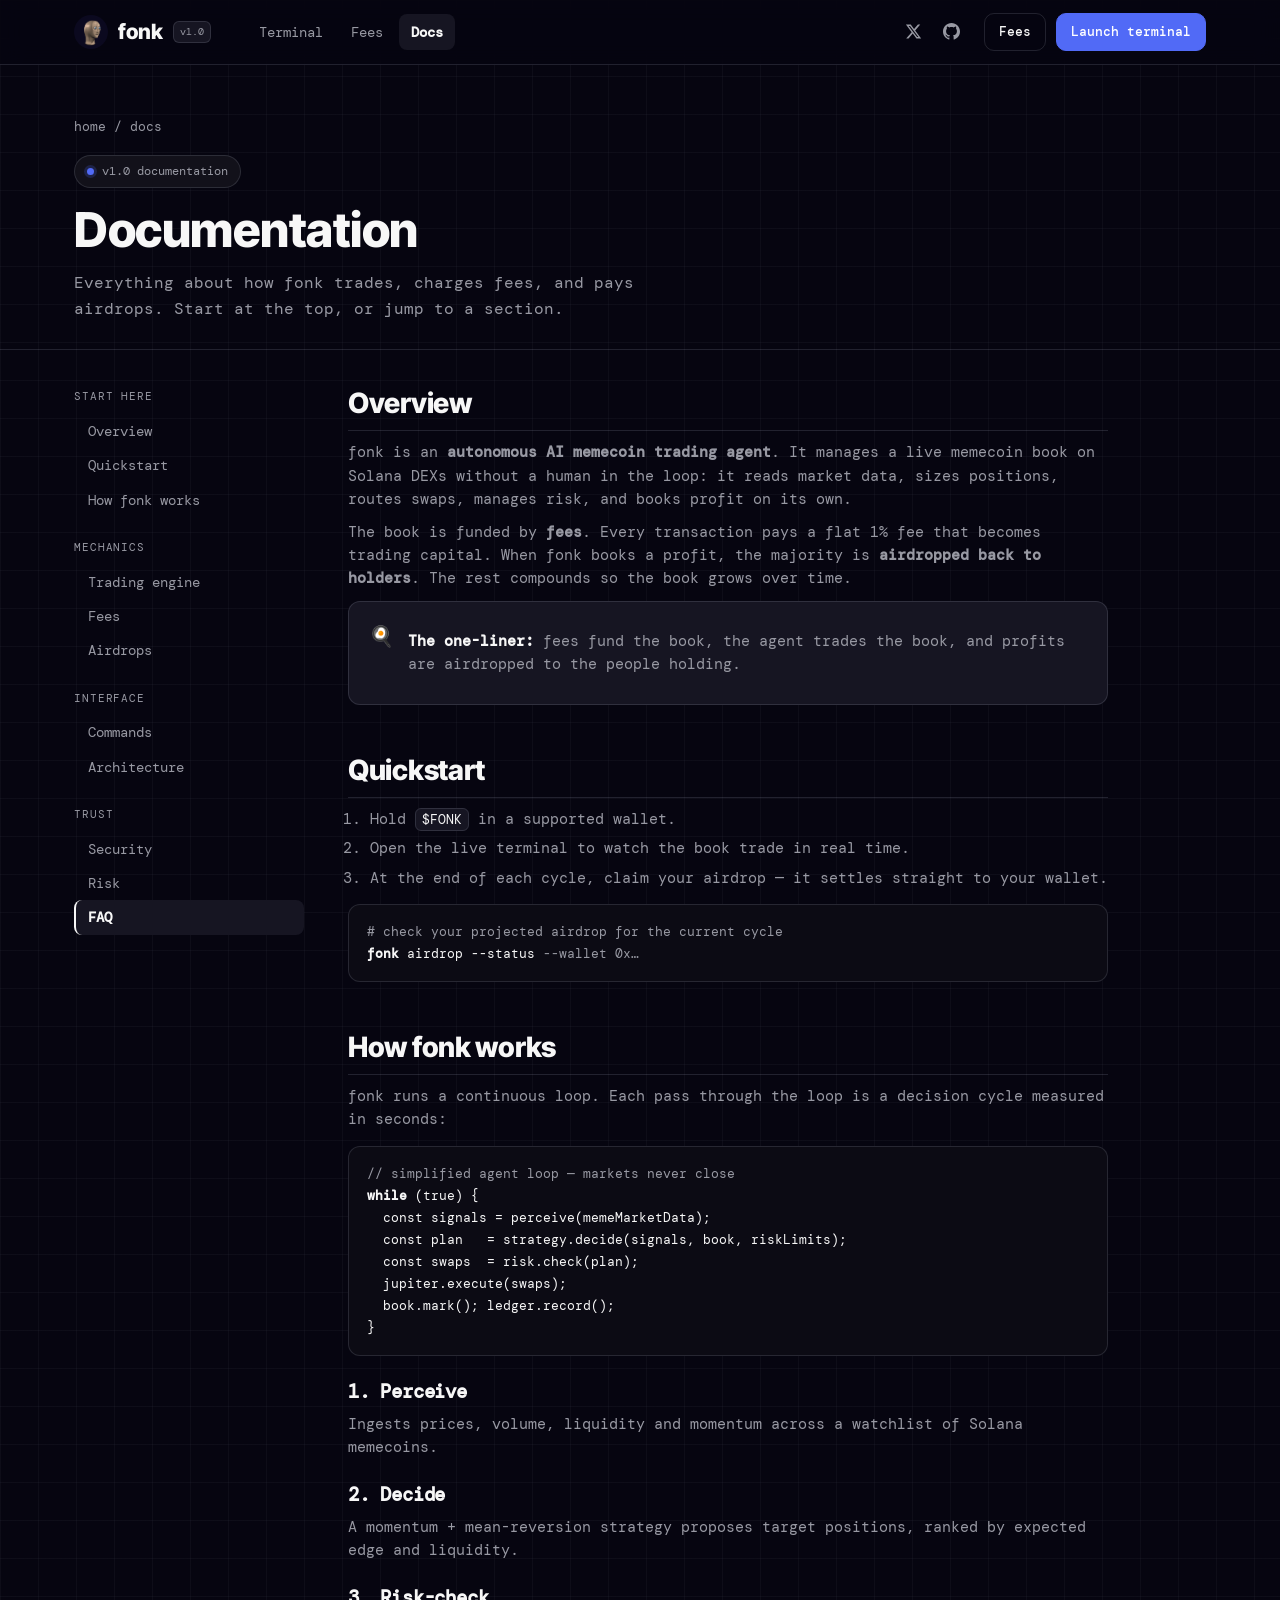
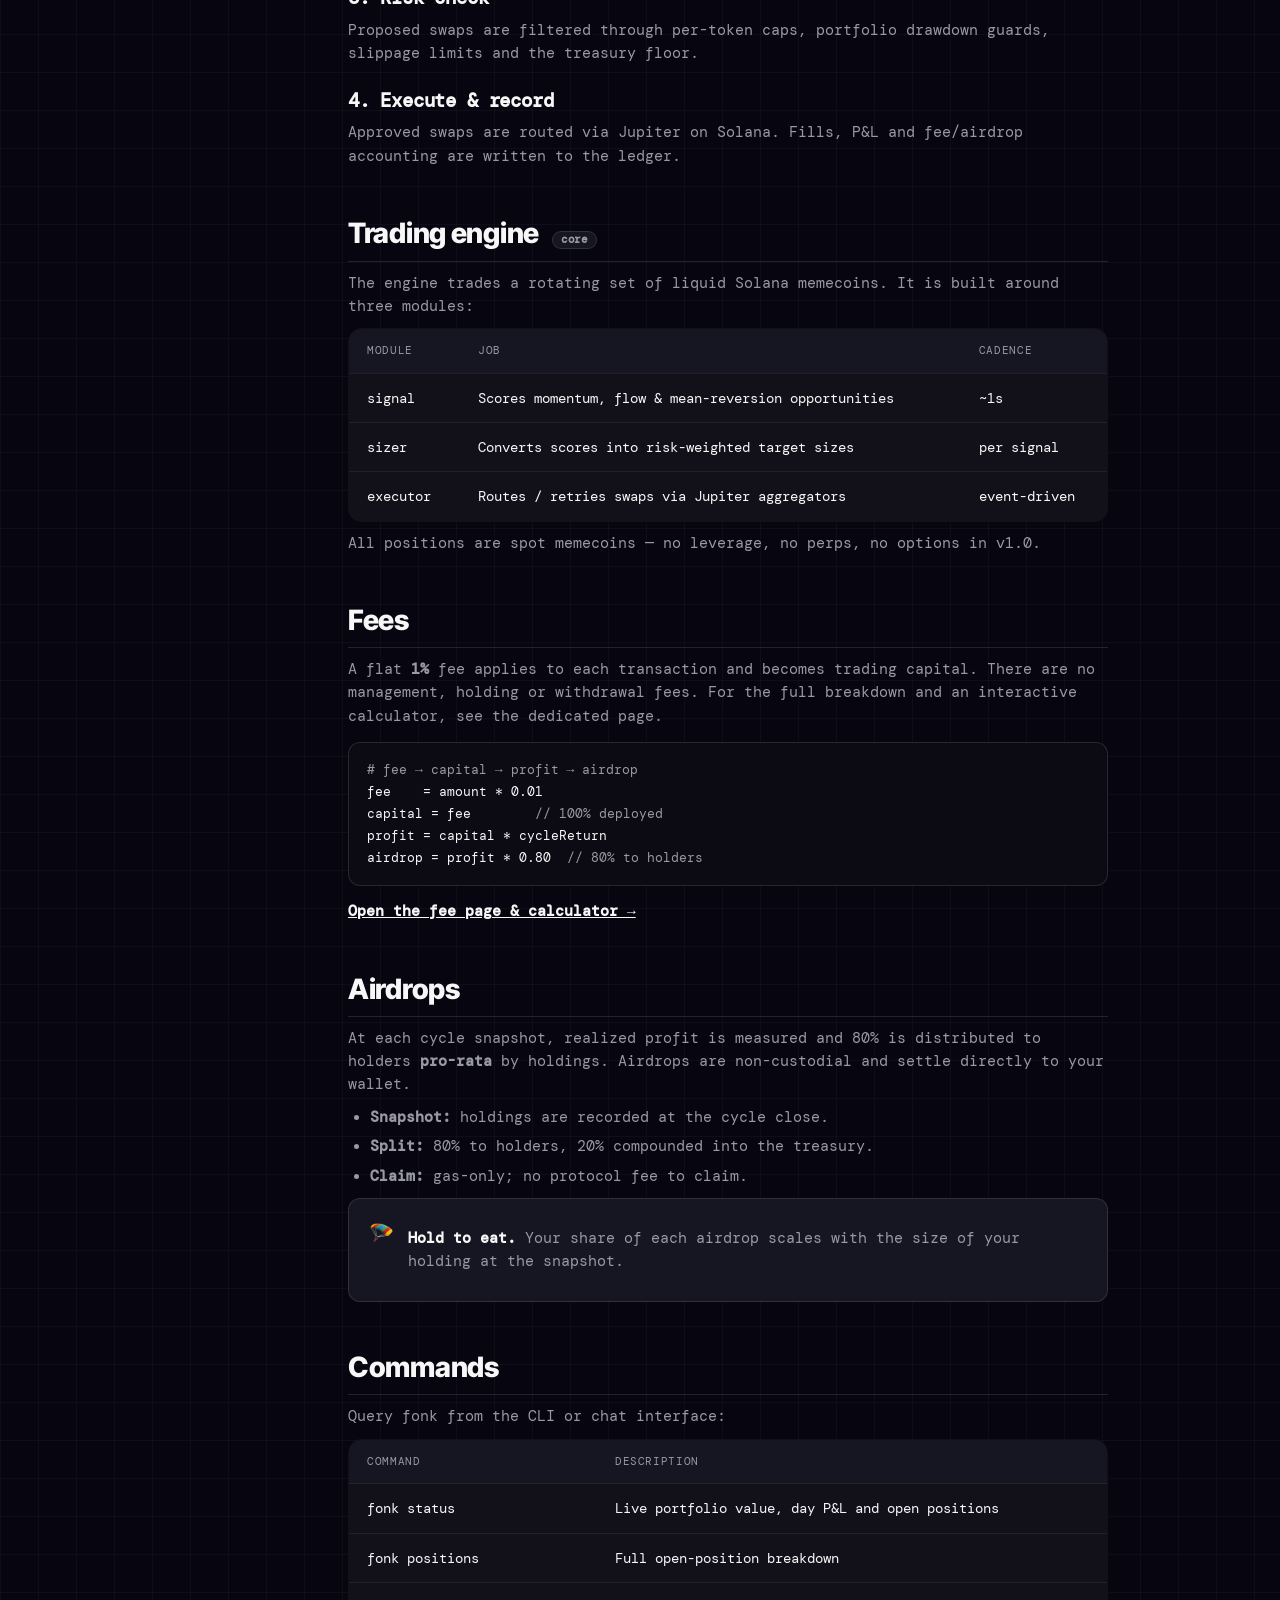
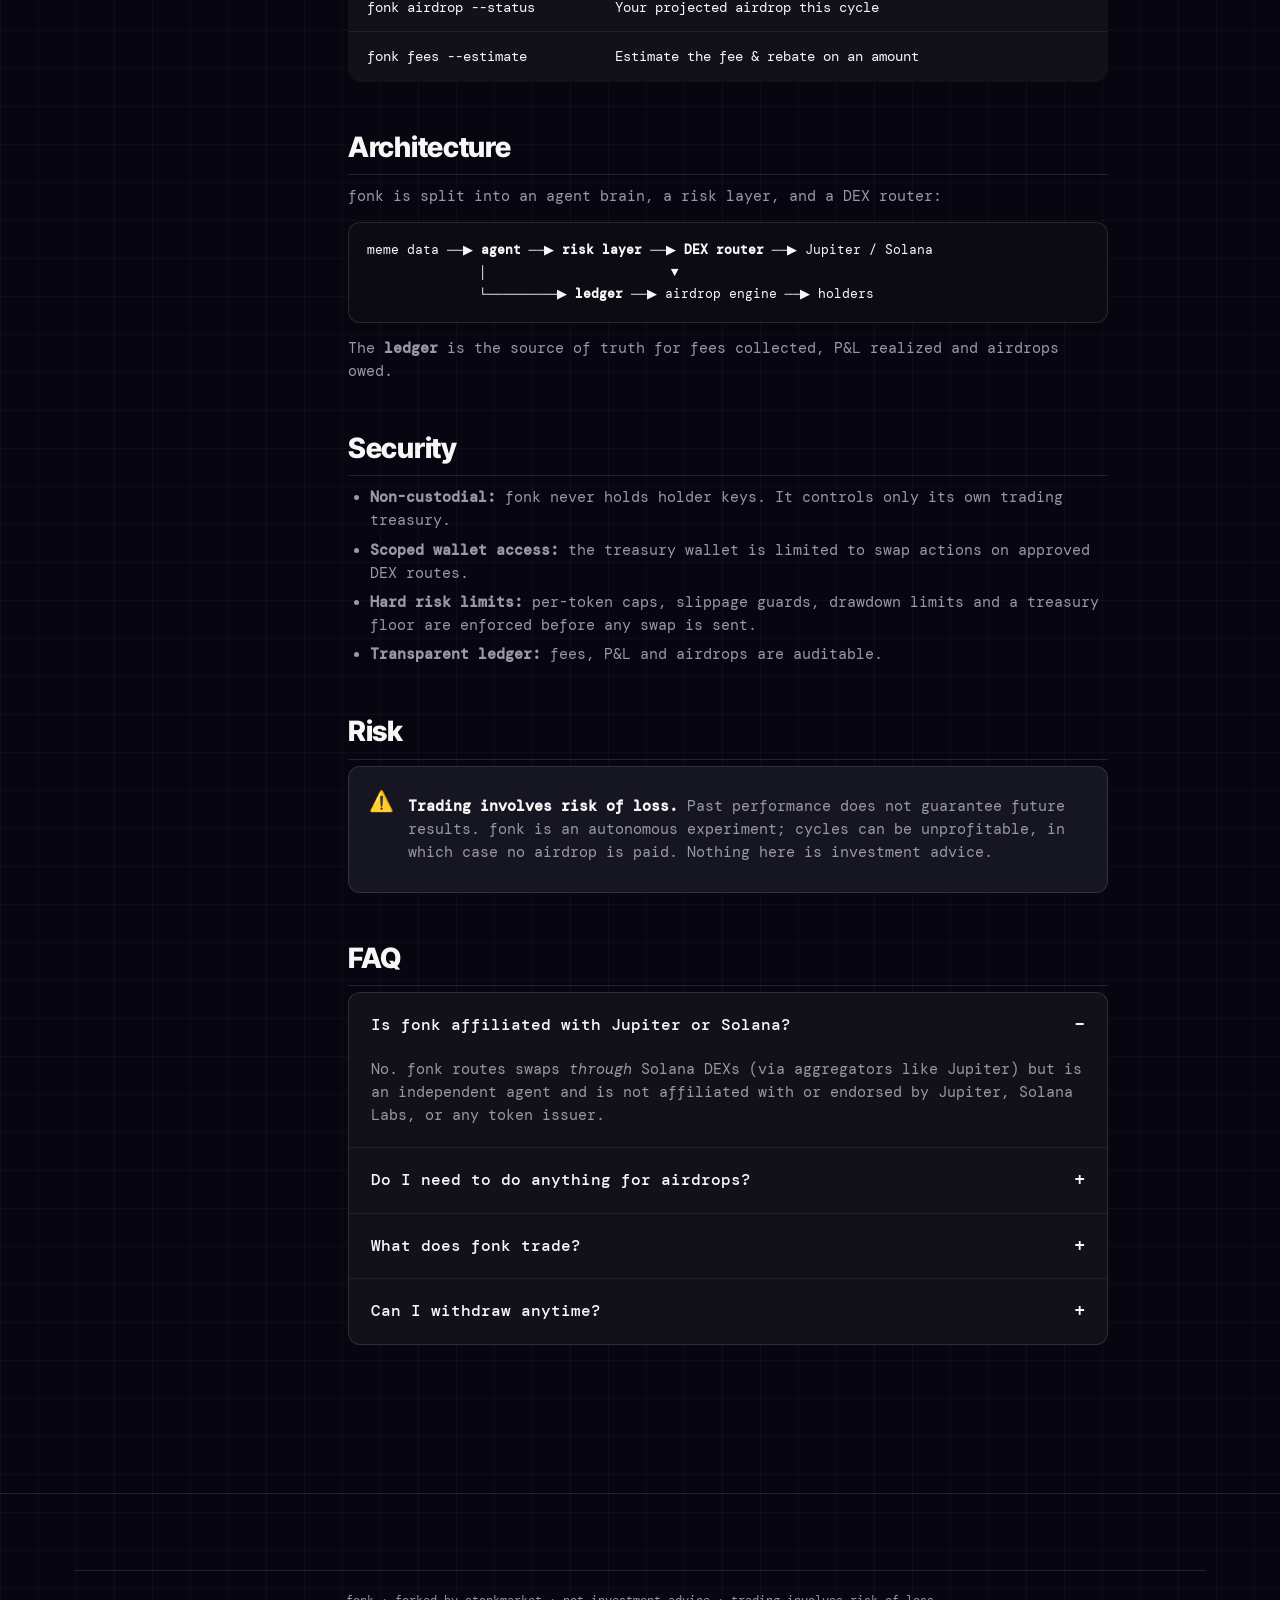
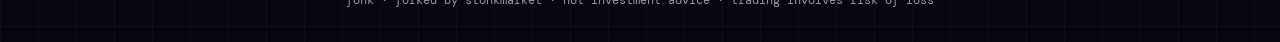
==== docs.html @ 02cbf5a6 "Ship fonk memecoin trading agent site. Dark fomo-inspired UI with simulated Solana memecoin book, Me" ====
<!DOCTYPE html>
<html lang="en">
<head>
<meta charset="UTF-8" />
<meta name="viewport" content="width=device-width, initial-scale=1.0" />
<title>fonk — documentation</title>
<meta name="description" content="Documentation for fonk, the autonomous AI trading agent: how it works, the trading engine, fees, airdrops, commands, architecture and security." />
<link rel="icon" href="assets/fonk-logo.png?v=meme" />
<link rel="stylesheet" href="styles.css?v=fonk5" />
</head>
<body>
  <header class="nav">
    <div class="nav-in">
      <a class="brand" href="index.html"><img src="assets/fonk-logo.png?v=meme" alt="fonk" /> fonk <span class="beta">v1.0</span></a>
      <nav class="nav-links">
        <a href="terminal.html">Terminal</a>
        <a href="fees.html">Fees</a>
        <a href="docs.html" class="active">Docs</a>
      </nav>
      <div class="nav-actions">
        <div class="nav-social">
          <a href="https://x.com/0xVexei" target="_blank" rel="noopener noreferrer" aria-label="X (Twitter)">
            <svg viewBox="0 0 24 24" width="17" height="17" fill="currentColor" aria-hidden="true"><path d="M18.244 2.25h3.308l-7.227 8.26 8.502 11.24H16.17l-5.214-6.817L4.99 21.75H1.68l7.73-8.835L1.254 2.25H8.08l4.713 6.231zm-1.161 17.52h1.833L7.084 4.126H5.117z"/></svg>
          </a>
          <a href="https://github.com/0xvaxei" target="_blank" rel="noopener noreferrer" aria-label="GitHub">
            <svg viewBox="0 0 24 24" width="17" height="17" fill="currentColor" aria-hidden="true"><path d="M12 0c-6.626 0-12 5.373-12 12 0 5.302 3.438 9.8 8.207 11.387.599.111.793-.261.793-.577v-2.234c-3.338.726-4.033-1.416-4.033-1.416-.546-1.387-1.333-1.756-1.333-1.756-1.089-.745.083-.729.083-.729 1.205.084 1.839 1.237 1.839 1.237 1.07 1.834 2.807 1.304 3.492.997.107-.775.418-1.305.762-1.604-2.665-.305-5.467-1.334-5.467-5.931 0-1.311.469-2.381 1.236-3.221-.124-.303-.535-1.524.117-3.176 0 0 1.008-.322 3.301 1.23.957-.266 1.983-.399 3.003-.404 1.02.005 2.047.138 3.006.404 2.291-1.552 3.297-1.23 3.297-1.23.653 1.653.242 2.874.118 3.176.77.84 1.235 1.911 1.235 3.221 0 4.609-2.807 5.624-5.479 5.921.43.372.823 1.102.823 2.222v3.293c0 .319.192.694.801.576 4.765-1.589 8.199-6.086 8.199-11.386 0-6.627-5.373-12-12-12z"/></svg>
          </a>
        </div>
        <a class="btn ghost sm" href="fees.html">Fees</a>
        <a class="btn primary sm" href="terminal.html">Launch terminal</a>
      </div>
    </div>
  </header>

  <section class="page-hero">
    <div class="wrap">
      <div class="crumbs"><a href="index.html">home</a> / docs</div>
      <span class="eyebrow"><span class="dot"></span> v1.0 documentation</span>
      <h1>Documentation</h1>
      <p>Everything about how fonk trades, charges fees, and pays airdrops. Start at the top, or jump to a section.</p>
    </div>
  </section>

  <div class="wrap">
    <div class="docs">
      <!-- sidebar -->
      <aside class="docs-side" id="docnav">
        <div class="grp">
          <h6>Start here</h6>
          <a href="#overview">Overview</a>
          <a href="#quickstart">Quickstart</a>
          <a href="#how">How fonk works</a>
        </div>
        <div class="grp">
          <h6>Mechanics</h6>
          <a href="#engine">Trading engine</a>
          <a href="#fees">Fees</a>
          <a href="#airdrops">Airdrops</a>
        </div>
        <div class="grp">
          <h6>Interface</h6>
          <a href="#commands">Commands</a>
          <a href="#architecture">Architecture</a>
        </div>
        <div class="grp">
          <h6>Trust</h6>
          <a href="#security">Security</a>
          <a href="#risk">Risk</a>
          <a href="#faq">FAQ</a>
        </div>
      </aside>

      <!-- content -->
      <main class="docs-main">
        <section id="overview">
          <h2>Overview</h2>
          <p>fonk is an <b>autonomous AI memecoin trading agent</b>. It manages a live memecoin book on Solana DEXs
            without a human in the loop: it reads market data, sizes positions, routes swaps, manages risk, and
            books profit on its own.</p>
          <p>The book is funded by <b>fees</b>. Every transaction pays a flat 1% fee that becomes trading capital.
            When fonk books a profit, the majority is <b>airdropped back to holders</b>. The rest compounds so
            the book grows over time.</p>
          <div class="callout"><div class="ic">🍳</div><p><b>The one-liner:</b> fees fund the book, the agent trades the book, and profits are airdropped to the people holding.</p></div>
        </section>

        <section id="quickstart">
          <h2>Quickstart</h2>
          <ol>
            <li>Hold <code>$FONK</code> in a supported wallet.</li>
            <li>Open the <a href="index.html#terminal">live terminal</a> to watch the book trade in real time.</li>
            <li>At the end of each cycle, claim your airdrop — it settles straight to your wallet.</li>
          </ol>
          <div class="codeblock"><span class="c"># check your projected airdrop for the current cycle</span><br /><span class="k">fonk</span> airdrop --status <span class="s">--wallet 0x…</span></div>
        </section>

        <section id="how">
          <h2>How fonk works</h2>
          <p>fonk runs a continuous loop. Each pass through the loop is a decision cycle measured in seconds:</p>
          <div class="codeblock">
<span class="c">// simplified agent loop — markets never close</span><br />
<span class="k">while</span> (true) {<br />
&nbsp;&nbsp;const signals = perceive(memeMarketData);<br />
&nbsp;&nbsp;const plan&nbsp;&nbsp;&nbsp;= strategy.decide(signals, book, riskLimits);<br />
&nbsp;&nbsp;const swaps&nbsp;&nbsp;= risk.check(plan);<br />
&nbsp;&nbsp;jupiter.execute(swaps);<br />
&nbsp;&nbsp;book.mark(); ledger.record();<br />
}
          </div>
          <h3>1. Perceive</h3>
          <p>Ingests prices, volume, liquidity and momentum across a watchlist of Solana memecoins.</p>
          <h3>2. Decide</h3>
          <p>A momentum + mean-reversion strategy proposes target positions, ranked by expected edge and liquidity.</p>
          <h3>3. Risk-check</h3>
          <p>Proposed swaps are filtered through per-token caps, portfolio drawdown guards, slippage limits and the treasury floor.</p>
          <h3>4. Execute &amp; record</h3>
          <p>Approved swaps are routed via Jupiter on Solana. Fills, P&amp;L and fee/airdrop accounting are written to the ledger.</p>
        </section>

        <section id="engine">
          <h2>Trading engine <span class="pill-tag">core</span></h2>
          <p>The engine trades a rotating set of liquid Solana memecoins. It is built around three modules:</p>
          <table class="table">
            <thead><tr><th>Module</th><th>Job</th><th>Cadence</th></tr></thead>
            <tbody>
              <tr><td class="mono">signal</td><td>Scores momentum, flow &amp; mean-reversion opportunities</td><td class="mono">~1s</td></tr>
              <tr><td class="mono">sizer</td><td>Converts scores into risk-weighted target sizes</td><td class="mono">per signal</td></tr>
              <tr><td class="mono">executor</td><td>Routes / retries swaps via Jupiter aggregators</td><td class="mono">event-driven</td></tr>
            </tbody>
          </table>
          <p>All positions are spot memecoins — no leverage, no perps, no options in v1.0.</p>
        </section>

        <section id="fees">
          <h2>Fees</h2>
          <p>A flat <b>1%</b> fee applies to each transaction and becomes trading capital. There are no management,
            holding or withdrawal fees. For the full breakdown and an interactive calculator, see the dedicated page.</p>
          <div class="codeblock"><span class="c"># fee → capital → profit → airdrop</span><br />fee&nbsp;&nbsp;&nbsp;&nbsp;= amount * 0.01<br />capital = fee&nbsp;&nbsp;&nbsp;&nbsp;&nbsp;&nbsp;&nbsp;&nbsp;<span class="c">// 100% deployed</span><br />profit&nbsp;= capital * cycleReturn<br />airdrop = profit&nbsp;* 0.80&nbsp;&nbsp;<span class="c">// 80% to holders</span></div>
          <p><a href="fees.html" style="color:var(--text);font-weight:600;text-decoration:underline">Open the fee page &amp; calculator →</a></p>
        </section>

        <section id="airdrops">
          <h2>Airdrops</h2>
          <p>At each cycle snapshot, realized profit is measured and 80% is distributed to holders
            <b>pro-rata</b> by holdings. Airdrops are non-custodial and settle directly to your wallet.</p>
          <ul>
            <li><b>Snapshot:</b> holdings are recorded at the cycle close.</li>
            <li><b>Split:</b> 80% to holders, 20% compounded into the treasury.</li>
            <li><b>Claim:</b> gas-only; no protocol fee to claim.</li>
          </ul>
          <div class="callout"><div class="ic">🪂</div><p><b>Hold to eat.</b> Your share of each airdrop scales with the size of your holding at the snapshot.</p></div>
        </section>

        <section id="commands">
          <h2>Commands</h2>
          <p>Query fonk from the CLI or chat interface:</p>
          <table class="table">
            <thead><tr><th>Command</th><th>Description</th></tr></thead>
            <tbody>
              <tr><td class="mono">fonk status</td><td>Live portfolio value, day P&amp;L and open positions</td></tr>
              <tr><td class="mono">fonk positions</td><td>Full open-position breakdown</td></tr>
              <tr><td class="mono">fonk airdrop --status</td><td>Your projected airdrop this cycle</td></tr>
              <tr><td class="mono">fonk fees --estimate</td><td>Estimate the fee &amp; rebate on an amount</td></tr>
            </tbody>
          </table>
        </section>

        <section id="architecture">
          <h2>Architecture</h2>
          <p>fonk is split into an agent brain, a risk layer, and a DEX router:</p>
          <div class="codeblock">
meme data ──▶ <span class="k">agent</span> ──▶ <span class="k">risk layer</span> ──▶ <span class="k">DEX router</span> ──▶ Jupiter / Solana<br />
&nbsp;&nbsp;&nbsp;&nbsp;&nbsp;&nbsp;&nbsp;&nbsp;&nbsp;&nbsp;&nbsp;&nbsp;&nbsp;&nbsp;│&nbsp;&nbsp;&nbsp;&nbsp;&nbsp;&nbsp;&nbsp;&nbsp;&nbsp;&nbsp;&nbsp;&nbsp;&nbsp;&nbsp;&nbsp;&nbsp;&nbsp;&nbsp;&nbsp;&nbsp;&nbsp;&nbsp;&nbsp;▼<br />
&nbsp;&nbsp;&nbsp;&nbsp;&nbsp;&nbsp;&nbsp;&nbsp;&nbsp;&nbsp;&nbsp;&nbsp;&nbsp;&nbsp;└─────────▶ <span class="k">ledger</span> ──▶ airdrop engine ──▶ holders
          </div>
          <p>The <b>ledger</b> is the source of truth for fees collected, P&amp;L realized and airdrops owed.</p>
        </section>

        <section id="security">
          <h2>Security</h2>
          <ul>
            <li><b>Non-custodial:</b> fonk never holds holder keys. It controls only its own trading treasury.</li>
            <li><b>Scoped wallet access:</b> the treasury wallet is limited to swap actions on approved DEX routes.</li>
            <li><b>Hard risk limits:</b> per-token caps, slippage guards, drawdown limits and a treasury floor are enforced before any swap is sent.</li>
            <li><b>Transparent ledger:</b> fees, P&amp;L and airdrops are auditable.</li>
          </ul>
        </section>

        <section id="risk">
          <h2>Risk</h2>
          <div class="callout"><div class="ic">⚠️</div><p><b>Trading involves risk of loss.</b> Past performance does not guarantee future results. fonk is an autonomous experiment; cycles can be unprofitable, in which case no airdrop is paid. Nothing here is investment advice.</p></div>
        </section>

        <section id="faq">
          <h2>FAQ</h2>
          <div class="faq">
            <details open><summary>Is fonk affiliated with Jupiter or Solana?</summary><div class="a">No. fonk routes swaps <em>through</em> Solana DEXs (via aggregators like Jupiter) but is an independent agent and is not affiliated with or endorsed by Jupiter, Solana Labs, or any token issuer.</div></details>
            <details><summary>Do I need to do anything for airdrops?</summary><div class="a">Just hold. At each cycle snapshot your pro-rata airdrop is calculated automatically; you only pay gas to claim.</div></details>
            <details><summary>What does fonk trade?</summary><div class="a">Solana memecoins, spot-only in v1.0. No leverage, perps or options.</div></details>
            <details><summary>Can I withdraw anytime?</summary><div class="a">Yes. Holdings are non-custodial and there is no withdrawal fee or lockup.</div></details>
          </div>
        </section>
      </main>
    </div>
  </div>

  <footer class="foot">
    <div class="wrap">
      <div class="foot-bottom">fonk · forked by stonkmarket · not investment advice · trading involves risk of loss</div>
    </div>
  </footer>

  <script src="app.js"></script>
</body>
</html>
---- styles.css ----
/* ============================================================
   fonk — fomo-inspired dark trading theme
   Deep navy/purple surfaces, blue accent, neon green/red PnL
   ============================================================ */
@import url('https://fonts.googleapis.com/css2?family=Inter+Tight:wght@500;600;700;800&family=DM+Mono:wght@400;500&display=swap');

:root{
  /* fomo.family palette */
  --bg:#060510;
  --panel:#12111a;
  --panel-2:#161522;
  --inset:#0c0b14;
  --text:#f7f7f7;
  --text-2:#9899a3;
  --muted:#9899a3;
  --muted-dim:#474b52;
  --line:rgba(203,208,235,.14);
  --line-2:rgba(203,208,235,.08);
  --acc:#516af6;
  --acc-soft:#516af629;
  --acc-2:#221d4b;
  --green:#21c95e;
  --green-soft:#21c95e33;
  --red:#ff622e;
  --red-soft:#ff622e33;
  --warn:#ffc74f;

  /* legacy aliases so existing markup keeps resolving */
  --cream:var(--bg);
  --cream-2:var(--panel-2);
  --ink:var(--text);
  --ink-2:var(--text-2);
  --card:var(--panel);
  --purple:var(--acc);
  --lime:var(--green);
  --pink:var(--acc);
  --sky:var(--text-2);
  --yellow:var(--warn);

  --radius:14px;
  --radius-lg:18px;
  --shadow:0 1px 2px rgba(0,0,0,.35),0 8px 24px rgba(0,0,0,.45);
  --shadow-lg:0 1px 2px rgba(0,0,0,.4),0 16px 40px rgba(0,0,0,.55);
  --disp:"Inter Tight",system-ui,sans-serif;
  --body:"DM Mono",ui-monospace,Consolas,monospace;
  --mono:"DM Mono",ui-monospace,Consolas,monospace;
  --wrap:1180px;
}
*{box-sizing:border-box;margin:0;padding:0}
html{scroll-behavior:smooth}
body{
  font-family:var(--body);
  background:var(--bg);
  color:var(--text);
  line-height:1.6;
  -webkit-font-smoothing:antialiased;
  background-image:
    linear-gradient(rgba(203,208,235,.04) 1px,transparent 1px),
    linear-gradient(90deg,rgba(203,208,235,.04) 1px,transparent 1px);
  background-size:38px 38px;
}

/* ---------- wallet-only landing page ---------- */
body.wallet-page{
  height:100vh;
  height:100dvh;
  overflow:hidden;
  display:flex;
  flex-direction:column;
  background:var(--panel);
  background-image:none;
}
.bk-app.wallet-full{
  flex:1;
  min-height:0;
  max-height:none;
  height:100%;
  border:none;
  border-radius:0;
  box-shadow:none;
}
.bk-disclaimer{margin-left:auto;font-size:10.5px!important}
a{color:inherit;text-decoration:none}
img{display:block}
h1,h2,h3,h4,h5{font-family:var(--disp);line-height:1.08;letter-spacing:-.01em;color:var(--text)}
.mono{font-family:var(--mono)}
.g{color:var(--green)}.r{color:var(--red)}
.wrap{max-width:var(--wrap);margin:0 auto;padding:0 24px}

/* ---------- buttons ---------- */
.btn{display:inline-flex;align-items:center;gap:8px;font-family:var(--mono);font-weight:500;font-size:14px;
  padding:11px 18px;border-radius:10px;border:1px solid var(--line);cursor:pointer;transition:.15s;white-space:nowrap;
  background:transparent;color:var(--text)}
.btn:hover{border-color:var(--text-2)}
.btn.primary{background:var(--acc);border-color:var(--acc);color:#fff;font-weight:500}
.btn.primary:hover{background:#6b80f8;border-color:#6b80f8;transform:translateY(-1px)}
.btn.lime{background:transparent;border-color:var(--line);color:var(--text)}
.btn.lime:hover{background:var(--panel-2);border-color:var(--text-2)}
.btn.ghost{background:transparent;border-color:var(--line);color:var(--text)}
.btn.ghost:hover{border-color:var(--text-2)}
.btn.dark{background:var(--panel-2);border-color:var(--line);color:var(--text)}
.btn.dark:hover{border-color:var(--text-2)}
.btn.sm{padding:8px 14px;font-size:13px}
.btn.block{width:100%;justify-content:center}

/* ---------- top ticker ---------- */
.topbar{background:var(--panel);color:var(--text-2);font-family:var(--mono);font-size:12px;overflow:hidden;white-space:nowrap;border-bottom:1px solid var(--line)}
.topbar .track{display:inline-flex;gap:38px;padding:7px 0;animation:ticker 34s linear infinite}
.topbar .track span{display:inline-flex;gap:8px;align-items:center}
.topbar b{color:var(--text)}
@keyframes ticker{to{transform:translateX(-50%)}}

/* ---------- nav ---------- */
.nav{position:sticky;top:0;z-index:50;background:rgba(6,5,16,.88);backdrop-filter:blur(12px);border-bottom:1px solid var(--line)}
.nav-in{display:flex;align-items:center;gap:22px;height:64px;max-width:var(--wrap);margin:0 auto;padding:0 24px}
.brand{display:flex;align-items:center;gap:10px;font-family:var(--disp);font-weight:800;font-size:21px;color:var(--text)}
.brand img{width:34px;height:34px;object-fit:cover;border-radius:50%;background:var(--acc-2)}
.brand .beta{font-family:var(--mono);font-size:10px;font-weight:400;background:var(--panel-2);color:var(--text-2);border:1px solid var(--line);padding:2px 6px;border-radius:6px;letter-spacing:0}
.nav-links{display:flex;gap:4px;margin-left:14px}
.nav-links a{font-family:var(--mono);font-weight:400;font-size:14px;color:var(--text-2);padding:7px 12px;border-radius:8px}
.nav-links a:hover,.nav-links a.active{background:var(--panel-2);color:var(--text)}
.nav-links a.active{color:var(--text);font-weight:600}
.nav-actions{display:flex;gap:10px;margin-left:auto;align-items:center}

/* ---------- window chrome helper ---------- */
.dot3{width:11px;height:11px;border-radius:50%}
.dot3.r{background:#ff5f57}.dot3.y{background:#febc2e}.dot3.g{background:#28c840}

/* ---------- hero ---------- */
.hero{position:relative;overflow:hidden}
.hero-in{max-width:var(--wrap);margin:0 auto;padding:60px 24px 40px;display:grid;grid-template-columns:1fr 1.05fr;gap:44px;align-items:center}
.hero-in-bk{grid-template-columns:minmax(280px,.85fr) minmax(0,1.35fr);align-items:start}
.eyebrow{display:inline-flex;align-items:center;gap:8px;font-family:var(--mono);font-size:12px;color:var(--text-2);
  background:var(--panel);border:1px solid var(--line);padding:6px 12px;border-radius:999px;margin-bottom:20px}
.eyebrow .dot{width:7px;height:7px;border-radius:50%;background:var(--acc);box-shadow:0 0 0 3px rgba(81,106,246,.2);animation:blip 1.6s infinite}
@keyframes blip{50%{opacity:.4}}
.hero h1{font-size:clamp(38px,5.4vw,64px);font-weight:800}
.hero h1 .u{color:var(--text);text-decoration:underline;text-decoration-thickness:2px;text-underline-offset:4px}
.hero .lead{font-size:17px;color:var(--text-2);max-width:520px;margin:20px 0 28px;font-family:var(--mono)}
.hero .lead strong{color:var(--text);font-weight:500}
.hero-cta{display:flex;gap:12px;flex-wrap:wrap}
.hero-badges{display:flex;gap:26px;margin-top:30px;flex-wrap:wrap}
.hero-badges div{font-size:12.5px;color:var(--muted);font-family:var(--mono)}
.hero-badges b{font-family:var(--mono);display:block;font-size:19px;color:var(--text);font-weight:500}
.hero-glow{position:absolute;width:520px;height:520px;border-radius:50%;filter:blur(90px);opacity:.08;z-index:-1}
.hero-glow.p{background:#d4d4d4;top:-180px;right:16%}
.hero-glow.l{background:#e5e5e5;bottom:-220px;left:-80px}

/* ---------- terminal / trading dashboard panel ---------- */
.terminal{background:var(--inset);border:1px solid var(--line);border-radius:var(--radius-lg);box-shadow:var(--shadow-lg);overflow:hidden;color:var(--text);position:relative}
.term-bar{display:flex;align-items:center;gap:8px;padding:12px 16px;background:var(--panel);border-bottom:1px solid var(--line)}
.term-title{font-family:var(--mono);font-size:12px;color:var(--muted);margin-left:8px}
.term-body{padding:18px}
.pf{display:flex;justify-content:space-between;align-items:flex-end;flex-wrap:wrap;gap:12px}
.pf .label{font-family:var(--mono);font-size:11px;color:var(--muted);text-transform:uppercase;letter-spacing:.08em}
.pf .val{font-family:var(--mono);font-size:32px;font-weight:500;line-height:1}
.pf .chg{font-family:var(--mono);font-size:14px;color:var(--muted)}
.pf .chg.g{color:var(--green)}.pf .chg.r{color:var(--red)}
.spark{margin:16px 0;height:96px;width:100%}
.spark svg{width:100%;height:100%;overflow:visible}
.term-grid{display:grid;grid-template-columns:1fr 1fr;gap:14px;margin-top:4px}
.tpanel{background:var(--panel);border:1px solid var(--line);border-radius:12px;padding:12px}
.tpanel h5{font-family:var(--mono);font-size:10.5px;color:var(--muted);text-transform:uppercase;letter-spacing:.08em;margin-bottom:10px;font-weight:400}
.poslist{list-style:none;font-family:var(--mono);font-size:12.5px}
.poslist li{display:flex;justify-content:space-between;padding:5px 0;border-bottom:1px solid var(--line-2)}
.poslist li:last-child{border:none}
.poslist .tk{color:var(--text)}.poslist .px{color:var(--muted)}
.poslist .empty{color:var(--muted);padding:8px 0;border:none}
.feed{font-family:var(--mono);font-size:11.5px;height:118px;overflow:hidden;line-height:1.85}
.feed .l{opacity:0;animation:fin .3s forwards}
.feed .t{color:var(--muted)}.feed .buy{color:var(--green)}.feed .sell{color:var(--red)}.feed .info{color:var(--text-2)}.feed .drop{color:var(--muted)}
@keyframes fin{to{opacity:1}}

/* ---------- Bankr-style wallet terminal (landing hero) ---------- */
.hero-copy{align-self:center}
.badge-pre{font-family:var(--mono);font-size:10.5px;letter-spacing:.06em;color:var(--text-2);background:var(--panel-2);border:1px solid var(--line);padding:3px 8px;border-radius:999px}
.badge-pre.live{color:var(--green);background:var(--green-soft);border-color:rgba(33,201,94,.35)}

.bk-app{background:var(--bg);border:1px solid var(--line);border-radius:16px;box-shadow:var(--shadow-lg);overflow:hidden;min-height:min(72vh,560px);max-height:620px;display:flex;flex-direction:column}
.bk-app:not(.wallet-full){min-height:min(72vh,560px);max-height:620px}
.bk-shell{display:flex;flex:1;min-height:0}

/* sidebar */
.bk-sidebar{width:200px;flex-shrink:0;background:var(--panel);border-right:1px solid var(--line);display:flex;flex-direction:column;min-height:0}
.bk-sidebar-head{display:flex;align-items:center;height:56px;padding:0 14px;border-bottom:1px solid var(--line);flex-shrink:0}
.bk-brand{display:flex;align-items:center;gap:9px;font-family:var(--disp);font-weight:700;font-size:15px;color:var(--text)}
.bk-brand img{width:28px;height:28px;object-fit:cover;border-radius:50%;background:var(--acc-2)}
.bk-nav-group{padding:10px 8px;display:flex;flex-direction:column;gap:2px}
.bk-nav-label{font-family:var(--mono);font-size:11px;color:var(--muted-dim);padding:6px 8px 4px;text-transform:capitalize}
.bk-nav-item{display:flex;align-items:center;gap:8px;padding:8px;border-radius:8px;font-family:var(--mono);font-size:13px;color:var(--text-2);cursor:default;transition:.12s}
a.bk-nav-item{cursor:pointer}
a.bk-nav-item:hover{background:var(--panel-2);color:var(--text)}
.bk-nav-item.active{background:var(--panel-2);color:var(--text);font-weight:600;box-shadow:inset 2px 0 0 var(--acc)}
.bk-nav-item.muted{opacity:.72}
.bk-ic{width:18px;text-align:center;font-size:12px;flex-shrink:0;opacity:.85}
.bk-tag{font-style:normal;font-size:9px;font-weight:600;padding:1px 5px;border-radius:999px;background:var(--panel-2);color:var(--muted);border:1px solid var(--line);margin-left:auto}
.bk-tag.warn{background:var(--panel-2);color:var(--muted);border-color:var(--line)}
.bk-sidebar-foot{margin-top:auto;padding:12px 14px;border-top:1px solid var(--line);display:flex;flex-direction:column;gap:8px}
.bk-social{display:flex;align-items:center;gap:8px}
.bk-social-link{display:flex;align-items:center;justify-content:center;width:32px;height:32px;border-radius:8px;color:var(--muted);border:1px solid transparent;transition:color .15s,background .15s,border-color .15s}
.bk-social-link:hover{color:var(--text);background:var(--panel-2);border-color:var(--line)}
.bk-social-link svg{width:16px;height:16px;display:block}
.nav-social{display:flex;align-items:center;gap:4px;margin-right:6px}
.nav-social a{display:flex;align-items:center;justify-content:center;width:34px;height:34px;border-radius:8px;color:var(--muted);transition:color .15s,background .15s}
.nav-social a:hover{color:var(--text);background:var(--panel-2)}
.nav-social svg{width:17px;height:17px;display:block}

/* main wallet column */
.bk-main{flex:1;display:flex;flex-direction:column;min-width:0;min-height:0;background:var(--bg)}
.bk-top-tabs{display:flex;gap:0;border-bottom:1px solid var(--line);padding:0 16px;flex-shrink:0;overflow-x:auto}
.bk-top-tab{font-family:var(--mono);font-size:14px;color:var(--muted);padding:14px 12px;border-bottom:2px solid transparent;margin-bottom:-1px;white-space:nowrap;cursor:pointer;background:none;border-top:none;border-left:none;border-right:none;transition:color .15s,border-color .15s}
.bk-top-tab:hover{color:var(--text-2)}
.bk-top-tab.active{color:var(--text);border-bottom-color:var(--acc);font-weight:600}

.bk-main-pane{display:none;flex:1;flex-direction:column;min-height:0;overflow:hidden;animation:bkFadeIn .2s ease}
.bk-main-pane.active{display:flex}
@keyframes bkFadeIn{from{opacity:0;transform:translateY(4px)}to{opacity:1;transform:none}}
.bk-hidden{display:none!important}

.bk-wallet-body{display:flex;flex:1;min-height:0;overflow:hidden}

/* left balance aside (Bankr 356px panel) */
.bk-aside{width:min(38%,220px);flex-shrink:0;border-right:1px solid var(--line);display:flex;flex-direction:column;overflow-y:auto;background:var(--bg)}
.bk-aside-balance{padding:16px 14px 10px}
.bk-lbl{font-family:var(--mono);font-size:13px;color:var(--muted);font-weight:400}
.bk-balance-lg{font-family:var(--mono);font-size:clamp(24px,3vw,30px);font-weight:600;line-height:1.1;color:var(--text);margin-top:6px}
.bk-mode-row{display:flex;align-items:center;justify-content:space-between;padding:10px 14px;gap:8px}
.bk-mode-lbl{font-family:var(--mono);font-size:13px;color:var(--text-2)}
.bk-toggle{width:36px;height:20px;border-radius:999px;background:var(--acc-2);border:1px solid rgba(81,106,246,.35);padding:2px;flex-shrink:0}
.bk-toggle i{display:block;width:14px;height:14px;border-radius:50%;background:var(--acc);box-shadow:none;margin-left:auto}

.bk-venues{padding:4px 10px 8px;display:flex;flex-direction:column;gap:2px}
.bk-venue{display:flex;align-items:center;justify-content:space-between;gap:8px;width:100%;padding:8px;border-radius:8px;border:none;background:transparent;color:inherit;font-family:var(--mono);font-size:13px;text-align:left;cursor:default}
.bk-venue:hover{background:var(--panel-2)}
.bk-venue.active{background:var(--panel-2);box-shadow:inset 0 0 0 1px var(--line)}
.bk-venue-id{display:flex;align-items:center;gap:8px;color:var(--text-2);min-width:0}
.bk-venue-val{font-weight:600;color:var(--text);white-space:nowrap}
.bk-venue-val.muted{font-weight:500;color:var(--muted);font-size:12px}
.bk-venue-dot{width:22px;height:22px;border-radius:6px;flex-shrink:0;display:grid;place-items:center;font-size:10px;font-weight:700}
.bk-venue-dot.usdc{background:var(--panel-2);border:1px solid var(--line);color:var(--text)}
.bk-venue-dot.eq{background:var(--panel);border:1px solid var(--line);color:var(--muted)}

.bk-actions{padding:10px 14px 14px;margin-top:auto;display:flex;flex-direction:column;gap:8px}
.bk-act{display:flex;align-items:center;justify-content:center;gap:6px;height:40px;border-radius:8px;border:1px solid var(--line);background:var(--panel);color:var(--text);font-family:var(--mono);font-size:13px;font-weight:500;cursor:not-allowed;opacity:.55}
.bk-act.primary{background:var(--acc);border-color:var(--acc);color:#fff;opacity:.45}
.bk-act-row{display:flex;gap:8px}
.bk-act-row .bk-act{flex:1}

/* right token panel */
.bk-panel{flex:1;display:flex;flex-direction:column;min-width:0;min-height:0;overflow:hidden}
.bk-panel-meta{padding:12px 14px 0;display:flex;flex-direction:column;gap:6px;flex-shrink:0}
.bk-meta-row{display:flex;align-items:center;justify-content:space-between;gap:10px;font-family:var(--mono);font-size:13px;line-height:1.4}
.bk-meta-k{color:var(--muted);font-weight:400}
.bk-meta-v{color:var(--text);font-weight:600}

.bk-sub-tabs{display:flex;gap:8px;padding:10px 14px 0;flex-shrink:0}
.bk-sub-tab{flex:1;height:40px;border-radius:8px;border:none;background:var(--panel);color:var(--text-2);font-family:var(--mono);font-size:13px;font-weight:500;cursor:pointer;transition:.12s}
.bk-sub-tab:hover{background:var(--panel-2);color:var(--text)}
.bk-sub-tab.active{background:var(--panel-2);color:var(--text);box-shadow:inset 0 0 0 1px var(--line)}

.bk-panel-toolbar{padding:10px 14px 0;flex-shrink:0}
.bk-chain-sel{display:flex;align-items:center;gap:8px;width:100%;height:40px;padding:0 12px;border-radius:8px;border:1px solid var(--line);background:var(--panel);color:var(--text);font-family:var(--mono);font-size:13px;cursor:not-allowed;opacity:.8}
.bk-chev{margin-left:auto;color:var(--muted);font-size:11px}

.bk-tab-pane{display:none;flex:1;flex-direction:column;min-height:0;overflow:hidden;padding-top:8px}
.bk-tab-pane.active{display:flex}

.bk-search{margin:0 14px;display:flex;align-items:center;gap:8px;height:40px;padding:0 12px;border-radius:999px;border:1px solid var(--line);background:var(--panel);flex-shrink:0}
.bk-search-ic{color:var(--muted);font-size:14px}
.bk-search input{flex:1;border:none;background:transparent;outline:none;color:var(--text);font-family:var(--mono);font-size:13px}
.bk-search input::placeholder{color:var(--muted)}
.bk-search input:disabled{opacity:.6;cursor:not-allowed}

.bk-table-wrap{margin:10px 14px 0;border:1px solid var(--line);border-radius:12px;overflow:auto;flex:1;min-height:0;background:var(--panel)}
.bk-table{width:100%;min-width:480px;border-collapse:collapse;font-family:var(--mono);font-size:13px}
.bk-table thead{background:var(--panel-2)}
.bk-table th{padding:11px 12px;font-size:12px;font-weight:600;color:var(--text-2);text-align:left;border-bottom:1px solid var(--line)}
.bk-table th.num{text-align:right}
.bk-table td{padding:11px 12px;border-top:1px solid var(--line-2);vertical-align:middle;color:var(--text)}
.bk-table td.num{text-align:right;font-variant-numeric:tabular-nums}
.bk-table tbody tr{transition:background .12s}
.bk-table tbody tr:hover{background:var(--panel-2)}
.bk-tok{display:flex;align-items:center;gap:8px;min-width:0}
.bk-tok-ic{width:24px;height:24px;border-radius:6px;display:grid;place-items:center;font-size:11px;font-weight:700;background:var(--panel-2);border:1px solid var(--line);color:var(--text);flex-shrink:0}
.bk-tok-sym{font-weight:600;color:var(--text)}
.bk-tok-pnl{color:var(--muted)}
.bk-tok-act{display:inline-flex;align-items:center;gap:4px;padding:4px 8px;border-radius:6px;border:none;background:transparent;color:var(--muted);font-family:var(--mono);font-size:11px;cursor:not-allowed;opacity:.55}

.bk-empty{flex:1;display:flex;flex-direction:column;align-items:center;justify-content:center;gap:8px;padding:32px 20px;margin:10px 14px;border:1px dashed var(--line);border-radius:12px;text-align:center}
.bk-empty-ic{font-size:22px;color:var(--line)}
.bk-empty p{font-family:var(--mono);font-size:14px;color:var(--text-2);margin:0}
.bk-empty-sub{font-family:var(--mono);font-size:12px;color:var(--muted)}

.bk-panel-foot{display:flex;flex-wrap:wrap;gap:10px 16px;padding:10px 14px 12px;border-top:1px solid var(--line);flex-shrink:0;background:var(--panel)}
.bk-foot-item{font-family:var(--mono);font-size:11.5px;color:var(--text-2)}
.bk-foot-item strong{color:var(--text);font-weight:600}
.bk-foot-item.muted{color:var(--muted)}
.bk-foot-item .chg{color:var(--text-2)}
.bk-foot-item .chg.g{color:var(--green)}.bk-foot-item .chg.r{color:var(--red)}

/* explorer panels (Orders · Positions · Activity) */
.bk-explorer{flex:1;display:flex;flex-direction:column;min-height:0;overflow:hidden;padding:0 16px 12px}
.bk-explorer-head{display:flex;align-items:baseline;justify-content:space-between;gap:12px;padding:14px 2px 8px;flex-shrink:0}
.bk-explorer-title{font-family:var(--mono);font-size:15px;font-weight:600;color:var(--text)}
.bk-explorer-meta{font-family:var(--mono);font-size:12px;color:var(--muted)}
.bk-explorer-toolbar{padding:0 0 8px;flex-shrink:0}
.bk-search-sm{max-width:280px;margin:0}
.bk-explorer-body{flex:1;min-height:0;display:flex;flex-direction:column;overflow:hidden}
.bk-explorer-empty{margin:0;flex:1;border-style:dashed}
.bk-explorer-table{margin:0;flex:1}
.bk-explorer-grid{min-width:640px}
.bk-side-buy{color:var(--green);font-weight:600}
.bk-side-sell{color:var(--red);font-weight:600}
.bk-status{font-size:12px;padding:2px 7px;border-radius:999px;background:var(--panel-2);border:1px solid var(--line);color:var(--text-2)}
.bk-status.filled{color:var(--green);background:var(--green-soft);border-color:rgba(33,201,94,.35)}
.bk-status.partial{color:var(--warn);background:var(--panel-2)}
.bk-table tbody tr.bk-row-new{animation:bkRowIn .35s ease}
@keyframes bkRowIn{from{opacity:0;background:var(--panel-2)}to{opacity:1;background:transparent}}
.bk-activity-list{flex:1;overflow-y:auto;border:1px solid var(--line);border-radius:12px;background:var(--panel);font-family:var(--mono);font-size:13px}
.bk-act-row-item{display:grid;grid-template-columns:72px 88px 1fr;gap:10px;padding:10px 14px;border-bottom:1px solid var(--line-2);align-items:start}
.bk-act-row-item:last-child{border-bottom:none}
.bk-act-row-item.bk-row-new{animation:bkRowIn .35s ease}
.bk-act-time{color:var(--muted);font-size:12px;font-variant-numeric:tabular-nums}
.bk-act-type{font-size:11px;font-weight:600;text-transform:uppercase;letter-spacing:.04em;padding-top:1px}
.bk-act-type.buy{color:var(--green)}.bk-act-type.sell{color:var(--red)}.bk-act-type.info{color:var(--muted)}.bk-act-type.fee{color:var(--warn)}
.bk-act-msg{color:var(--text-2);line-height:1.45}
.bk-act-msg strong{color:var(--text);font-weight:600}

/* ---------- section shells ---------- */
.section{padding:66px 0}
.section.tight{padding:48px 0}
.sec-head{text-align:center;max-width:680px;margin:0 auto 40px}
.sec-head .tag{font-family:var(--mono);font-size:12px;color:var(--muted);text-transform:lowercase;letter-spacing:.02em}
.sec-head .tag::before{content:"// "}
.sec-head h2{font-size:clamp(26px,3.4vw,40px);font-weight:800;margin:8px 0}
.sec-head p{color:var(--text-2);font-size:15.5px;font-family:var(--mono)}
.sec-head a{color:var(--text);text-decoration:underline;text-underline-offset:3px}

/* stats */
.stats{display:grid;grid-template-columns:repeat(4,1fr);gap:14px}
.stat{background:var(--panel);border:1px solid var(--line);border-radius:var(--radius);padding:20px;box-shadow:var(--shadow)}
.stat b{font-family:var(--mono);font-size:28px;font-weight:500;display:block}
.stat span{color:var(--muted);font-size:13px;font-family:var(--mono)}
.stat.accent{border-color:var(--text);background:var(--panel)}
.stat.accent b{color:var(--text)}

/* features */
.features{display:grid;grid-template-columns:repeat(3,1fr);gap:16px}
.feature{background:var(--panel);border:1px solid var(--line);border-radius:var(--radius-lg);padding:24px;box-shadow:var(--shadow);transition:.15s}
.feature:hover{transform:translateY(-3px);border-color:var(--text-2)}
.feature .ic{width:44px;height:44px;border-radius:11px;display:grid;place-items:center;font-size:20px;margin-bottom:16px;background:var(--panel-2);border:1px solid var(--line)}
.feature h3{font-size:19px;margin-bottom:8px}
.feature p{color:var(--text-2);font-size:14.5px;font-family:var(--mono)}

/* how it works */
.flowrow{display:grid;grid-template-columns:repeat(4,1fr);gap:14px}
.flowstep{position:relative;background:var(--panel);border:1px solid var(--line);border-radius:var(--radius);padding:22px;box-shadow:var(--shadow)}
.flowstep .n{font-family:var(--mono);font-size:13px;color:var(--muted)}
.flowstep h4{font-size:17px;margin:8px 0 6px}
.flowstep p{color:var(--text-2);font-size:14px;font-family:var(--mono)}
.flowstep .arr{position:absolute;right:-10px;top:50%;transform:translateY(-50%);z-index:2;color:var(--muted);font-size:18px}
.flowstep:last-child .arr{display:none}

/* CTA */
.cta{background:var(--panel);border:1px solid var(--line);border-radius:var(--radius-lg);padding:46px;text-align:center;position:relative;overflow:hidden}
.cta h2{font-size:clamp(24px,3.2vw,38px);font-weight:800}
.cta p{color:var(--text-2);margin:12px 0 24px;font-size:16px;font-family:var(--mono)}
.cta .btns{display:flex;gap:12px;justify-content:center;flex-wrap:wrap}
.cta .glow{position:absolute;width:300px;height:300px;border-radius:50%;background:#e5e5e5;filter:blur(90px);opacity:.35;top:-120px;right:-40px}

/* footer */
.foot{border-top:1px solid var(--line);margin-top:20px;padding:44px 0 32px}
.foot .brand{margin-bottom:12px}
.foot p.tiny{color:var(--muted);font-size:13px;max-width:280px;font-family:var(--mono)}
.foot h6{font-family:var(--mono);font-size:11px;text-transform:uppercase;letter-spacing:.08em;color:var(--muted);margin-bottom:12px;font-weight:400}
.foot ul{list-style:none}
.foot li{margin-bottom:8px}
.foot a{color:var(--text-2);font-size:14px;font-family:var(--mono)}
.foot a:hover{color:var(--text)}
.foot-in{display:grid;grid-template-columns:1.4fr repeat(3,1fr);gap:28px}
.foot-bottom{border-top:1px solid var(--line);margin-top:32px;padding-top:20px;text-align:center;color:var(--muted);font-size:12px;font-family:var(--mono)}
.foot.slim{margin-top:0;padding:28px 0}
.foot.slim .foot-bottom{border:none;margin:0;padding:0;display:flex;flex-direction:column;align-items:center;gap:12px}
.foot.slim .brand{font-size:19px}

/* ---------- page header (fees / docs) ---------- */
.page-hero{padding:52px 0 28px;border-bottom:1px solid var(--line)}
.page-hero .eyebrow{margin-bottom:16px}
.page-hero h1{font-size:clamp(30px,4.4vw,48px);font-weight:800}
.page-hero p{color:var(--text-2);font-size:16px;max-width:640px;margin-top:14px;font-family:var(--mono)}
.crumbs{font-family:var(--mono);font-size:12.5px;color:var(--muted);margin-bottom:18px}
.crumbs a:hover{color:var(--text)}

/* fee flow */
.feeflow{display:flex;align-items:stretch;gap:0;flex-wrap:wrap;justify-content:center}
.feeflow .node{flex:1;min-width:150px;background:var(--panel);border:1px solid var(--line);border-radius:var(--radius);padding:20px;text-align:center;box-shadow:var(--shadow)}
.feeflow .node .ic{font-size:24px}
.feeflow .node h4{font-size:15px;margin:8px 0 4px}
.feeflow .node p{font-size:12.5px;color:var(--muted);font-family:var(--mono)}
.feeflow .node.win{border-color:var(--text);background:var(--panel-2)}
.feeflow .node.win h4{color:var(--text)}
.feeflow .node.win p{color:var(--text-2)}
.feeflow .sep{display:grid;place-items:center;color:var(--muted);font-size:20px;padding:0 6px}

/* calculator */
.calc{display:grid;grid-template-columns:1fr 1fr;gap:0;background:var(--panel);border:1px solid var(--line);border-radius:var(--radius-lg);overflow:hidden;box-shadow:var(--shadow-lg)}
.calc .in{padding:28px;border-right:1px solid var(--line)}
.calc .out{padding:28px;background:var(--inset)}
.calc label{display:block;font-family:var(--mono);font-size:12px;color:var(--muted);text-transform:uppercase;letter-spacing:.05em;margin:18px 0 8px}
.calc .in label:first-child{margin-top:0}
.field{display:flex;align-items:center;border:1px solid var(--line);border-radius:10px;padding:0 14px;background:var(--inset)}
.field span{font-family:var(--mono);color:var(--muted)}
.field input{flex:1;border:none;background:transparent;font-family:var(--mono);font-size:19px;padding:13px 8px;color:var(--text);outline:none;width:100%}
.slider{width:100%;margin-top:6px;accent-color:var(--text)}
.calc .out h5{font-family:var(--mono);font-size:11px;color:var(--muted);text-transform:uppercase;letter-spacing:.08em;font-weight:400}
.calc .out .big{font-family:var(--mono);font-size:38px;font-weight:500;margin:6px 0 2px}
.calc .out .big.lime{color:var(--text)}
.orow{display:flex;justify-content:space-between;padding:12px 0;border-bottom:1px solid var(--line);font-family:var(--mono);font-size:14px}
.orow:last-child{border:none}
.orow span{color:var(--text-2)}

/* generic cards / tables */
.grid2{display:grid;grid-template-columns:1fr 1fr;gap:16px}
.grid3{display:grid;grid-template-columns:repeat(3,1fr);gap:16px}
.panel{background:var(--panel);border:1px solid var(--line);border-radius:var(--radius-lg);padding:24px;box-shadow:var(--shadow)}
.panel h3{font-size:20px;margin-bottom:10px;font-family:var(--mono);color:var(--text)}
.panel p{color:var(--text-2);font-family:var(--mono);font-size:14.5px}
.table{width:100%;border-collapse:collapse;background:var(--panel);border:1px solid var(--line);border-radius:var(--radius);overflow:hidden}
.table th,.table td{text-align:left;padding:13px 18px;font-size:14px;border-bottom:1px solid var(--line-2);font-family:var(--mono)}
.table th{font-size:11px;text-transform:uppercase;letter-spacing:.06em;color:var(--muted);background:var(--panel-2);font-weight:400}
.table tr:last-child td{border-bottom:none}

.callout{display:flex;gap:14px;background:var(--panel-2);border:1px solid var(--line);border-radius:12px;padding:18px 20px}
.callout .ic{font-size:20px}
.callout p{font-size:14px;color:var(--text-2);font-family:var(--mono)}
.callout b{color:var(--text)}

/* faq */
.faq{border:1px solid var(--line);border-radius:12px;overflow:hidden;background:var(--panel)}
.faq details{border-bottom:1px solid var(--line-2)}
.faq details:last-child{border:none}
.faq summary{cursor:pointer;padding:17px 22px;font-family:var(--mono);font-weight:500;font-size:15.5px;list-style:none;display:flex;justify-content:space-between;align-items:center;color:var(--text)}
.faq summary::-webkit-details-marker{display:none}
.faq summary::after{content:"+";font-family:var(--mono);color:var(--text);font-size:19px}
.faq details[open] summary::after{content:"–"}
.faq .a{padding:0 22px 20px;color:var(--text-2);font-size:14.5px;font-family:var(--mono)}

/* ---------- docs ---------- */
.docs{display:grid;grid-template-columns:230px 1fr;gap:44px;align-items:start;padding:38px 0 78px}
.docs-side{position:sticky;top:82px}
.docs-side .grp{margin-bottom:22px}
.docs-side .grp h6{font-family:var(--mono);font-size:11px;text-transform:uppercase;letter-spacing:.08em;color:var(--muted);margin-bottom:8px;font-weight:400}
.docs-side a{display:block;padding:6px 12px;border-radius:8px;font-size:14px;color:var(--text-2);border-left:2px solid transparent;font-family:var(--mono)}
.docs-side a:hover{background:var(--panel-2);color:var(--text)}
.docs-side a.active{color:var(--text);border-left-color:var(--text);background:var(--panel-2);font-weight:600}
.docs-main{max-width:760px;min-width:0}
.docs-main section{scroll-margin-top:82px;margin-bottom:50px}
.docs-main h2{font-size:28px;font-weight:800;margin-bottom:6px;padding-bottom:12px;border-bottom:1px solid var(--line)}
.docs-main h3{font-size:19px;margin:26px 0 8px;color:var(--text);font-family:var(--mono)}
.docs-main p{color:var(--text-2);margin:10px 0;font-family:var(--mono);font-size:14.5px}
.docs-main ul,.docs-main ol{color:var(--text-2);margin:10px 0 10px 22px;font-family:var(--mono);font-size:14.5px}
.docs-main li{margin:6px 0}
.docs-main code{font-family:var(--mono);font-size:13px;background:var(--panel-2);border:1px solid var(--line);padding:2px 6px;border-radius:6px;color:var(--text)}
.codeblock{background:var(--inset);border:1px solid var(--line);color:var(--text);border-radius:12px;padding:16px 18px;font-family:var(--mono);font-size:13px;line-height:1.7;overflow-x:auto;margin:14px 0}
.codeblock .c{color:var(--muted)}.codeblock .k{color:var(--text);font-weight:600}.codeblock .s{color:var(--text-2)}
.pill-tag{display:inline-block;font-family:var(--mono);font-size:11px;padding:2px 8px;border-radius:999px;background:var(--panel-2);color:var(--text-2);border:1px solid var(--line);margin-left:8px}

/* ---------- terminal page (console) ---------- */
.term-page{max-width:var(--wrap);margin:0 auto;padding:26px 24px 48px}
.term-intro{display:flex;align-items:flex-end;justify-content:space-between;gap:20px;flex-wrap:wrap;margin-bottom:16px}
.term-intro h1{font-size:clamp(26px,3.4vw,36px);font-weight:800}
.term-intro p{color:var(--text-2);font-size:14.5px;margin-top:6px;font-family:var(--mono)}
.term-hint{font-family:var(--mono);font-size:12.5px;color:var(--muted)}
.term-hint b{color:var(--text)}
.console{background:var(--panel);border:1px solid var(--line);border-radius:14px;overflow:hidden;box-shadow:var(--shadow-lg);display:flex;flex-direction:column;height:min(72vh,680px);min-height:440px}
.console-bar{display:flex;align-items:center;gap:8px;padding:11px 14px;background:var(--panel-2);border-bottom:1px solid var(--line);flex-shrink:0}
.console-bar .term-title{color:var(--muted)}
.console-screen{flex:1;overflow-y:auto;padding:16px 18px;font-family:var(--mono);font-size:13.5px;line-height:1.65;color:var(--text);background:var(--inset)}
.console-screen::-webkit-scrollbar{width:10px}
.console-screen::-webkit-scrollbar-thumb{background:var(--muted);border-radius:8px}
.console-screen .row{white-space:pre-wrap;word-break:break-word}
.console-screen .cmd{color:var(--text);font-weight:500}
.console-screen .prompt{color:var(--text-2)}
.console-screen .muted{color:var(--muted)}
.console-screen .ok{color:var(--green)}
.console-screen .err{color:var(--red)}
.console-screen .warn{color:var(--muted)}
.console-screen .hd{color:var(--muted);text-transform:uppercase;letter-spacing:.08em;font-size:11px}
.console-screen .up{color:var(--green)}.console-screen .down{color:var(--red)}
.console-screen a{color:var(--text);text-decoration:underline}
.console-form{display:flex;align-items:center;gap:8px;padding:12px 18px;border-top:1px solid var(--line);background:var(--panel);flex-shrink:0}
.console-form .prompt{font-family:var(--mono);font-size:13.5px;color:var(--text-2);white-space:nowrap}
.console-form input{flex:1;background:transparent;border:none;outline:none;color:var(--text);font-family:var(--mono);font-size:13.5px;caret-color:var(--text)}
.chipbar{display:flex;gap:8px;flex-wrap:wrap;margin-top:14px}
.chipbar button{font-family:var(--mono);font-size:12px;background:var(--panel);border:1px solid var(--line);border-radius:999px;padding:6px 13px;cursor:pointer;color:var(--text-2);transition:.12s}
.chipbar button:hover{border-color:var(--text);color:var(--text);background:var(--panel-2)}

/* responsive */
@media(max-width:960px){
  .hero-in,.hero-in-bk{grid-template-columns:1fr}
  .bk-app:not(.wallet-full){min-height:520px;max-height:none}
  .bk-sidebar{width:56px}
  .bk-brand span,.bk-nav-label,.bk-nav-item span:not(.bk-ic),.bk-tag,.bk-sidebar-foot{display:none}
  .bk-nav-item,.bk-nav-item.active{justify-content:center;padding:10px 8px}
  .bk-aside{width:180px}
  .stats{grid-template-columns:1fr 1fr}
  .features{grid-template-columns:1fr}
  .flowrow{grid-template-columns:1fr 1fr}
  .flowstep .arr{display:none}
  .calc{grid-template-columns:1fr}
  .calc .in{border-right:none;border-bottom:1px solid var(--line)}
  .grid2,.grid3{grid-template-columns:1fr}
  .foot-in{grid-template-columns:1fr 1fr}
  .docs{grid-template-columns:1fr}
  .docs-side{position:static;display:flex;gap:14px;overflow-x:auto;padding-bottom:8px;border-bottom:1px solid var(--line)}
  .docs-side .grp{margin-bottom:0}
  .nav-links{display:none}
  .hero-copy{text-align:left}
}
@media(max-width:560px){
  .stats{grid-template-columns:1fr}
  .flowrow{grid-template-columns:1fr}
  .term-grid{grid-template-columns:1fr}
  .foot-in{grid-template-columns:1fr}
  .feeflow{flex-direction:column}
  .feeflow .sep{transform:rotate(90deg);padding:6px 0}
  .bk-top-tabs{padding:0 10px}
  .bk-top-tab{font-size:12px;padding:12px 8px}
  .bk-aside{display:none}
  .bk-table{min-width:360px}
  .bk-table th:nth-child(5),.bk-table td:nth-child(5){display:none}
}
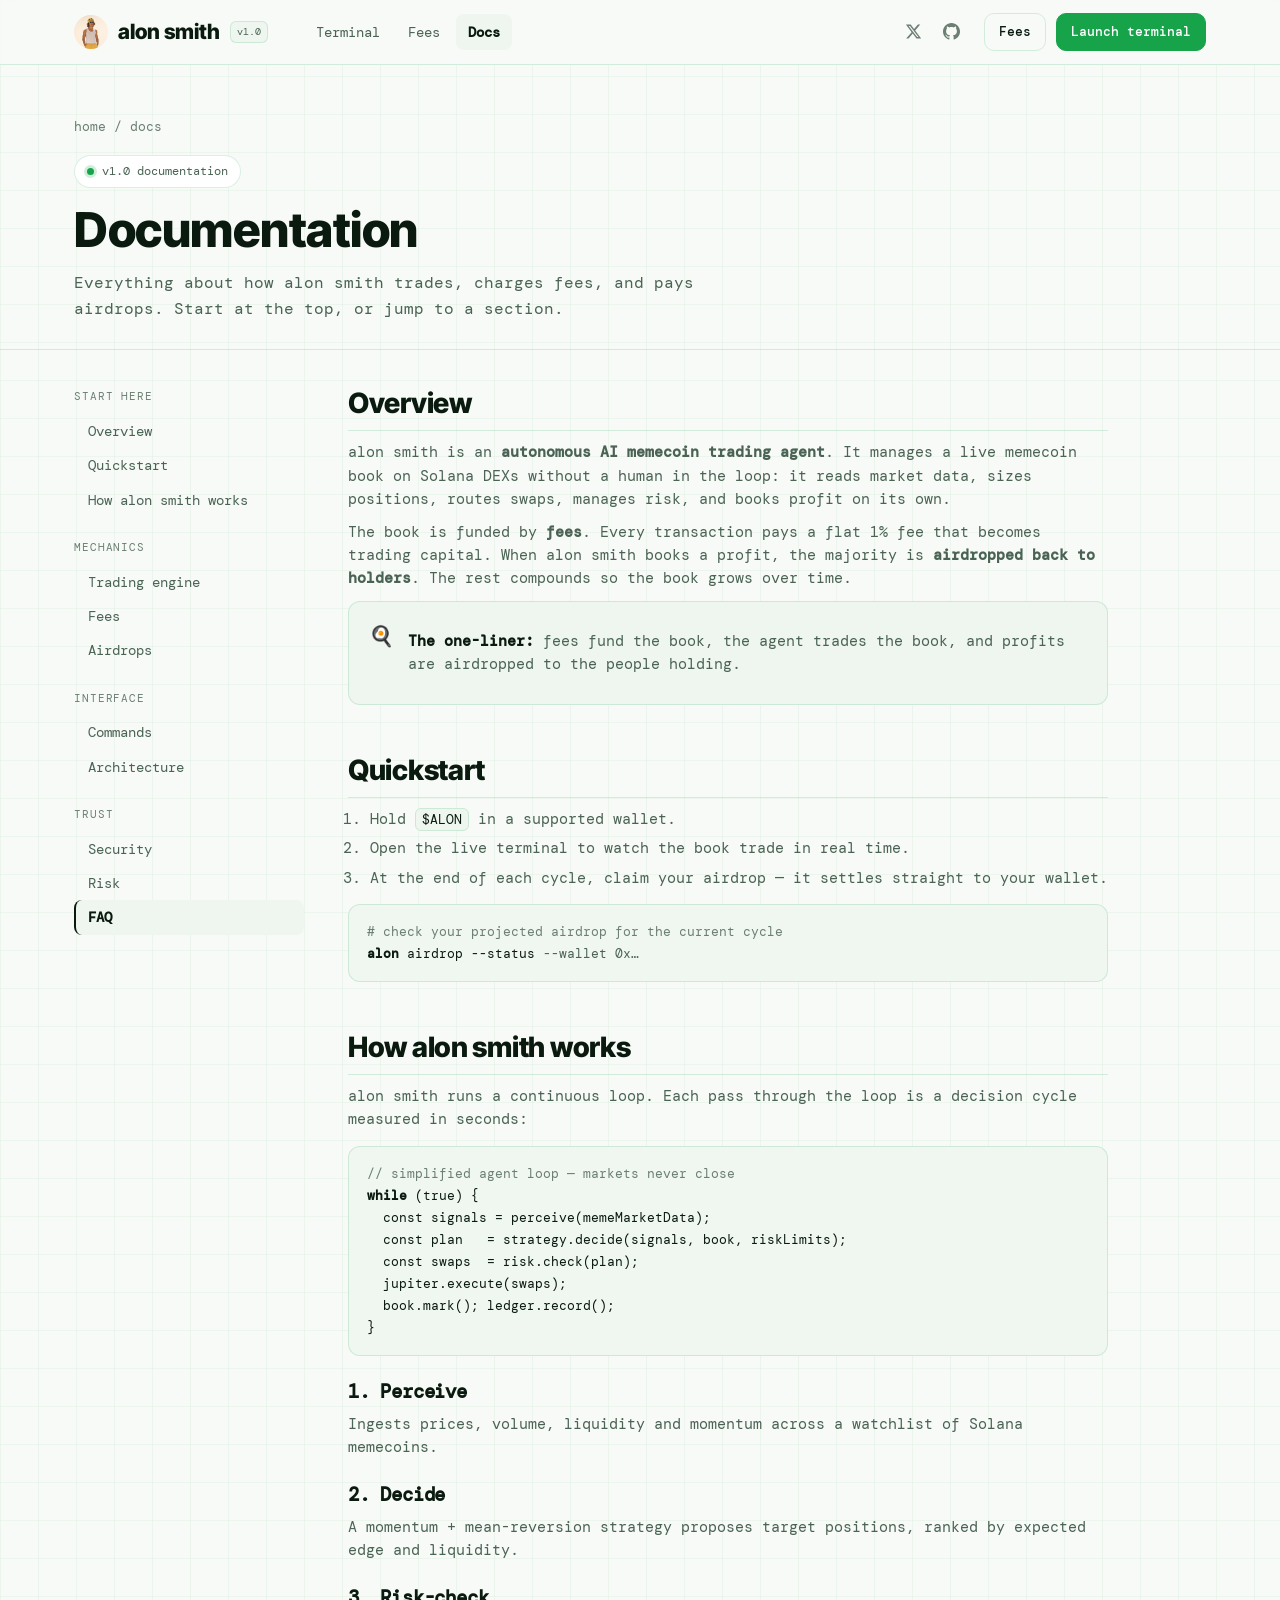
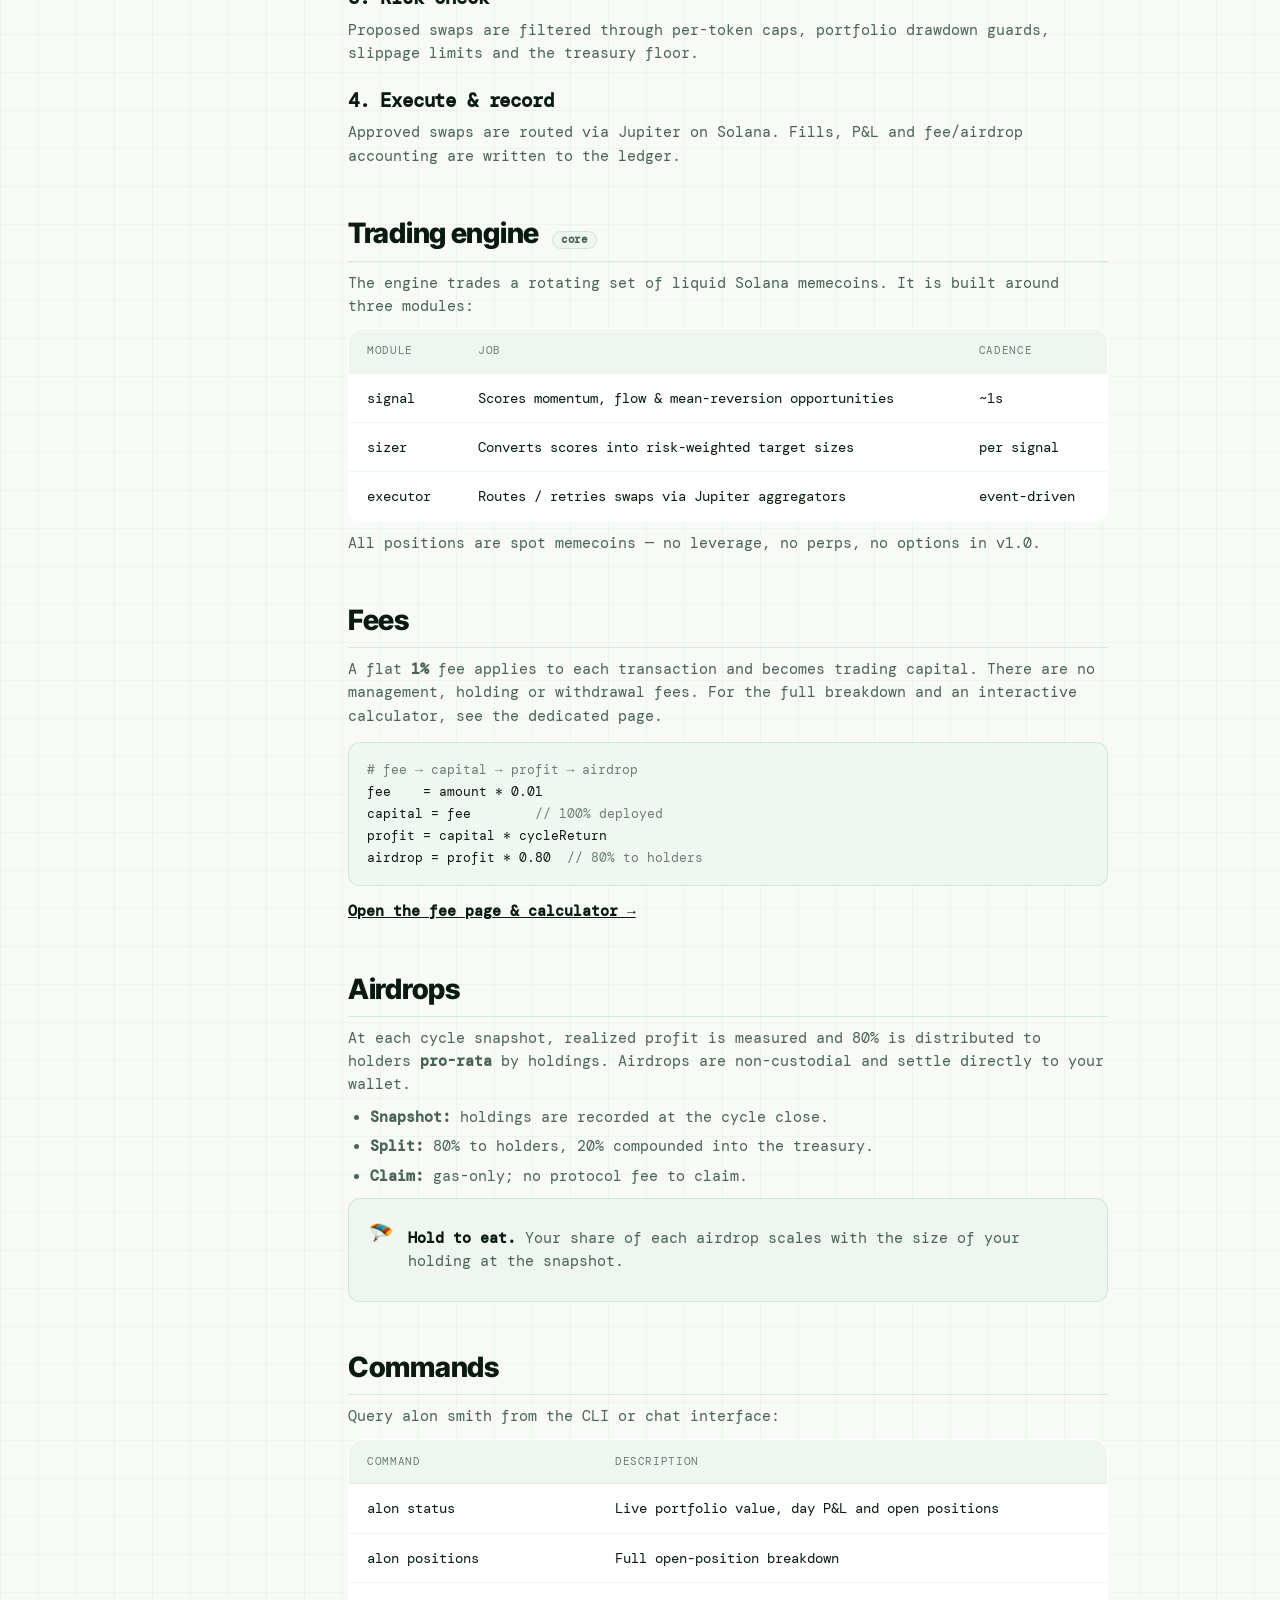
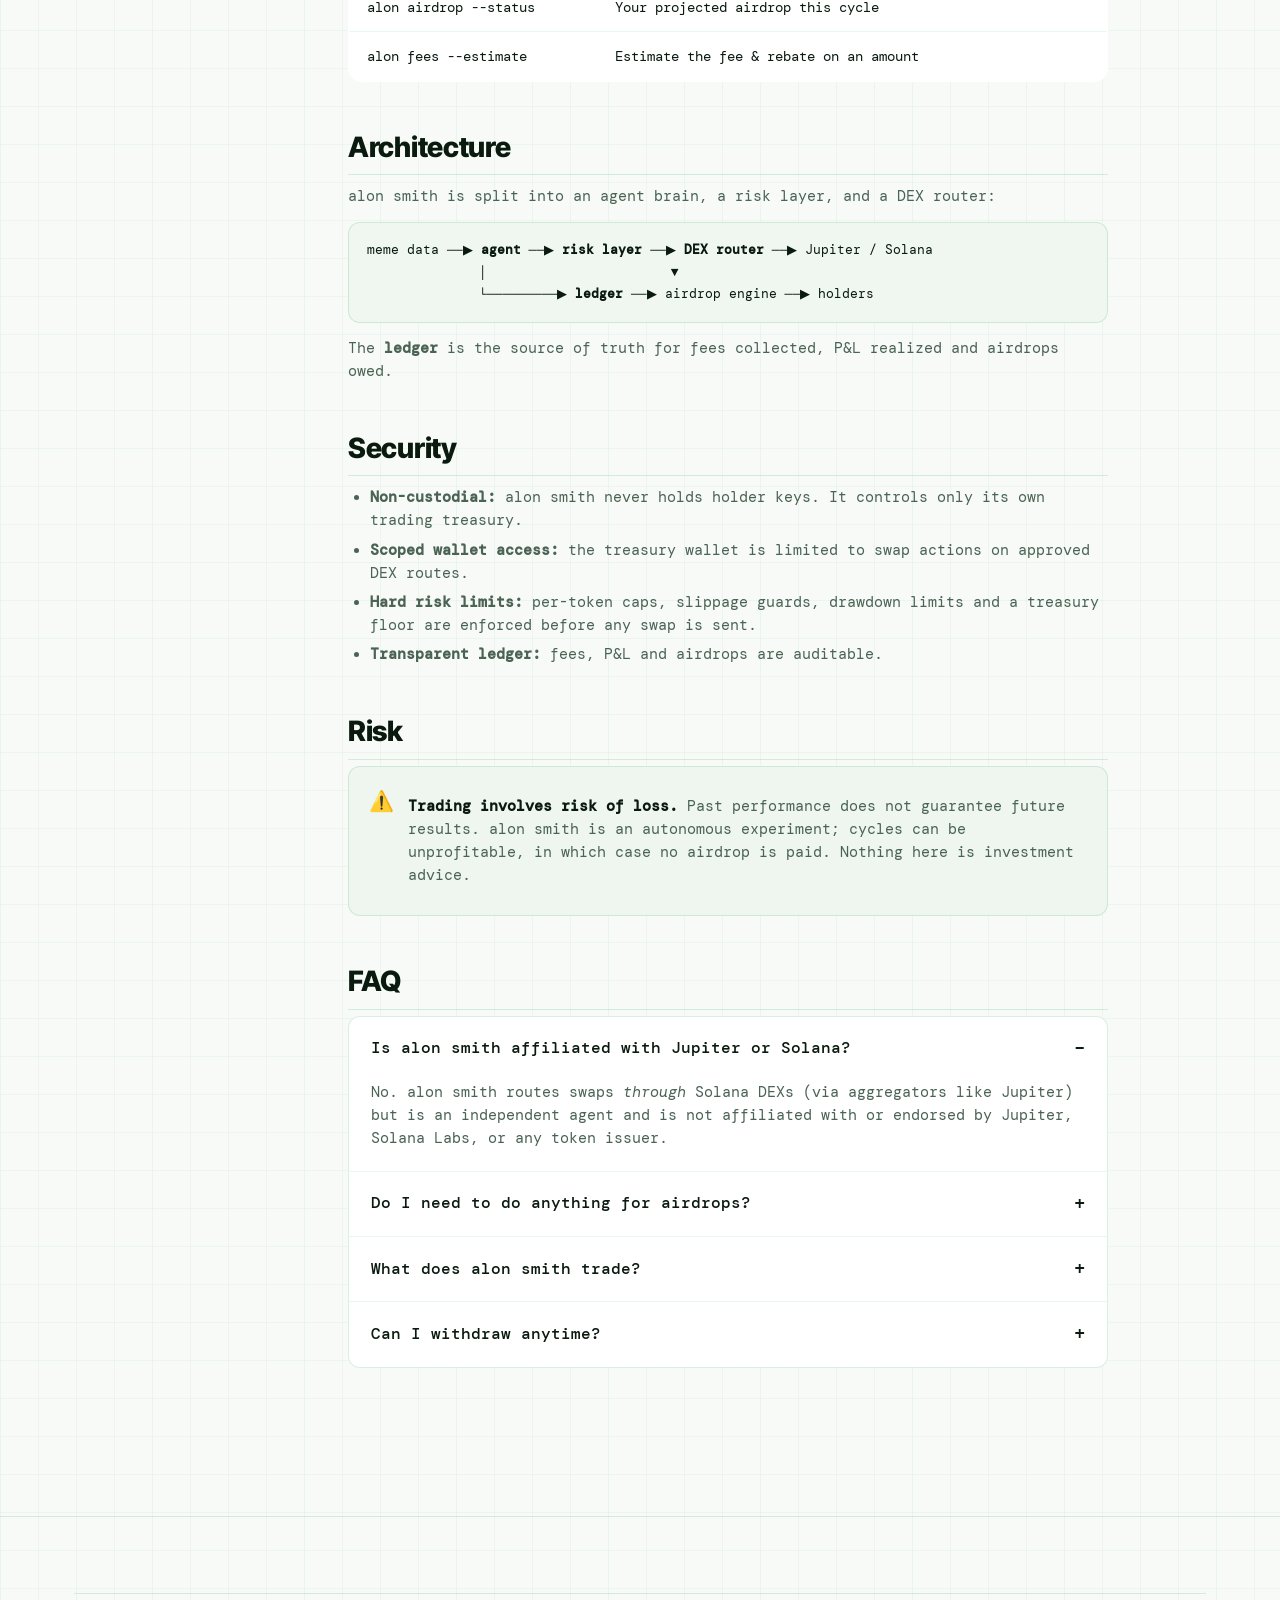
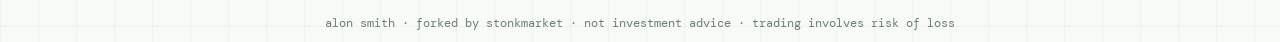
==== commit 88bbb374: "Rebrand fonk to alon smith with white/green theme. Swap brand copy, logo, and CSS palette to a light" ====
--- a/docs.html
+++ b/docs.html
@@ -3,15 +3,15 @@
 <head>
 <meta charset="UTF-8" />
 <meta name="viewport" content="width=device-width, initial-scale=1.0" />
-<title>fonk — documentation</title>
-<meta name="description" content="Documentation for fonk, the autonomous AI trading agent: how it works, the trading engine, fees, airdrops, commands, architecture and security." />
-<link rel="icon" href="assets/fonk-logo.png?v=meme" />
-<link rel="stylesheet" href="styles.css?v=fonk5" />
+<title>alon smith — documentation</title>
+<meta name="description" content="Documentation for alon smith, the autonomous AI trading agent: how it works, the trading engine, fees, airdrops, commands, architecture and security." />
+<link rel="icon" href="assets/alon-logo.png?v=alon" />
+<link rel="stylesheet" href="styles.css?v=alon1" />
 </head>
 <body>
   <header class="nav">
     <div class="nav-in">
-      <a class="brand" href="index.html"><img src="assets/fonk-logo.png?v=meme" alt="fonk" /> fonk <span class="beta">v1.0</span></a>
+      <a class="brand" href="index.html"><img src="assets/alon-logo.png?v=alon" alt="alon smith" /> alon smith <span class="beta">v1.0</span></a>
       <nav class="nav-links">
         <a href="terminal.html">Terminal</a>
         <a href="fees.html">Fees</a>
@@ -19,7 +19,7 @@
       </nav>
       <div class="nav-actions">
         <div class="nav-social">
-          <a href="https://x.com/0xVexei" target="_blank" rel="noopener noreferrer" aria-label="X (Twitter)">
+          <a href="https://x.com/FonkFamily" target="_blank" rel="noopener noreferrer" aria-label="X (Twitter)">
             <svg viewBox="0 0 24 24" width="17" height="17" fill="currentColor" aria-hidden="true"><path d="M18.244 2.25h3.308l-7.227 8.26 8.502 11.24H16.17l-5.214-6.817L4.99 21.75H1.68l7.73-8.835L1.254 2.25H8.08l4.713 6.231zm-1.161 17.52h1.833L7.084 4.126H5.117z"/></svg>
           </a>
           <a href="https://github.com/0xvaxei" target="_blank" rel="noopener noreferrer" aria-label="GitHub">
@@ -37,7 +37,7 @@
       <div class="crumbs"><a href="index.html">home</a> / docs</div>
       <span class="eyebrow"><span class="dot"></span> v1.0 documentation</span>
       <h1>Documentation</h1>
-      <p>Everything about how fonk trades, charges fees, and pays airdrops. Start at the top, or jump to a section.</p>
+      <p>Everything about how alon smith trades, charges fees, and pays airdrops. Start at the top, or jump to a section.</p>
     </div>
   </section>
 
@@ -49,7 +49,7 @@
           <h6>Start here</h6>
           <a href="#overview">Overview</a>
           <a href="#quickstart">Quickstart</a>
-          <a href="#how">How fonk works</a>
+          <a href="#how">How alon smith works</a>
         </div>
         <div class="grp">
           <h6>Mechanics</h6>
@@ -74,11 +74,11 @@
       <main class="docs-main">
         <section id="overview">
           <h2>Overview</h2>
-          <p>fonk is an <b>autonomous AI memecoin trading agent</b>. It manages a live memecoin book on Solana DEXs
+          <p>alon smith is an <b>autonomous AI memecoin trading agent</b>. It manages a live memecoin book on Solana DEXs
             without a human in the loop: it reads market data, sizes positions, routes swaps, manages risk, and
             books profit on its own.</p>
           <p>The book is funded by <b>fees</b>. Every transaction pays a flat 1% fee that becomes trading capital.
-            When fonk books a profit, the majority is <b>airdropped back to holders</b>. The rest compounds so
+            When alon smith books a profit, the majority is <b>airdropped back to holders</b>. The rest compounds so
             the book grows over time.</p>
           <div class="callout"><div class="ic">🍳</div><p><b>The one-liner:</b> fees fund the book, the agent trades the book, and profits are airdropped to the people holding.</p></div>
         </section>
@@ -86,16 +86,16 @@
         <section id="quickstart">
           <h2>Quickstart</h2>
           <ol>
-            <li>Hold <code>$FONK</code> in a supported wallet.</li>
+            <li>Hold <code>$ALON</code> in a supported wallet.</li>
             <li>Open the <a href="index.html#terminal">live terminal</a> to watch the book trade in real time.</li>
             <li>At the end of each cycle, claim your airdrop — it settles straight to your wallet.</li>
           </ol>
-          <div class="codeblock"><span class="c"># check your projected airdrop for the current cycle</span><br /><span class="k">fonk</span> airdrop --status <span class="s">--wallet 0x…</span></div>
+          <div class="codeblock"><span class="c"># check your projected airdrop for the current cycle</span><br /><span class="k">alon</span> airdrop --status <span class="s">--wallet 0x…</span></div>
         </section>
 
         <section id="how">
-          <h2>How fonk works</h2>
-          <p>fonk runs a continuous loop. Each pass through the loop is a decision cycle measured in seconds:</p>
+          <h2>How alon smith works</h2>
+          <p>alon smith runs a continuous loop. Each pass through the loop is a decision cycle measured in seconds:</p>
           <div class="codeblock">
 <span class="c">// simplified agent loop — markets never close</span><br />
 <span class="k">while</span> (true) {<br />
@@ -152,21 +152,21 @@
 
         <section id="commands">
           <h2>Commands</h2>
-          <p>Query fonk from the CLI or chat interface:</p>
+          <p>Query alon smith from the CLI or chat interface:</p>
           <table class="table">
             <thead><tr><th>Command</th><th>Description</th></tr></thead>
             <tbody>
-              <tr><td class="mono">fonk status</td><td>Live portfolio value, day P&amp;L and open positions</td></tr>
-              <tr><td class="mono">fonk positions</td><td>Full open-position breakdown</td></tr>
-              <tr><td class="mono">fonk airdrop --status</td><td>Your projected airdrop this cycle</td></tr>
-              <tr><td class="mono">fonk fees --estimate</td><td>Estimate the fee &amp; rebate on an amount</td></tr>
+              <tr><td class="mono">alon status</td><td>Live portfolio value, day P&amp;L and open positions</td></tr>
+              <tr><td class="mono">alon positions</td><td>Full open-position breakdown</td></tr>
+              <tr><td class="mono">alon airdrop --status</td><td>Your projected airdrop this cycle</td></tr>
+              <tr><td class="mono">alon fees --estimate</td><td>Estimate the fee &amp; rebate on an amount</td></tr>
             </tbody>
           </table>
         </section>
 
         <section id="architecture">
           <h2>Architecture</h2>
-          <p>fonk is split into an agent brain, a risk layer, and a DEX router:</p>
+          <p>alon smith is split into an agent brain, a risk layer, and a DEX router:</p>
           <div class="codeblock">
 meme data ──▶ <span class="k">agent</span> ──▶ <span class="k">risk layer</span> ──▶ <span class="k">DEX router</span> ──▶ Jupiter / Solana<br />
 &nbsp;&nbsp;&nbsp;&nbsp;&nbsp;&nbsp;&nbsp;&nbsp;&nbsp;&nbsp;&nbsp;&nbsp;&nbsp;&nbsp;│&nbsp;&nbsp;&nbsp;&nbsp;&nbsp;&nbsp;&nbsp;&nbsp;&nbsp;&nbsp;&nbsp;&nbsp;&nbsp;&nbsp;&nbsp;&nbsp;&nbsp;&nbsp;&nbsp;&nbsp;&nbsp;&nbsp;&nbsp;▼<br />
@@ -178,7 +178,7 @@
         <section id="security">
           <h2>Security</h2>
           <ul>
-            <li><b>Non-custodial:</b> fonk never holds holder keys. It controls only its own trading treasury.</li>
+            <li><b>Non-custodial:</b> alon smith never holds holder keys. It controls only its own trading treasury.</li>
             <li><b>Scoped wallet access:</b> the treasury wallet is limited to swap actions on approved DEX routes.</li>
             <li><b>Hard risk limits:</b> per-token caps, slippage guards, drawdown limits and a treasury floor are enforced before any swap is sent.</li>
             <li><b>Transparent ledger:</b> fees, P&amp;L and airdrops are auditable.</li>
@@ -187,15 +187,15 @@
 
         <section id="risk">
           <h2>Risk</h2>
-          <div class="callout"><div class="ic">⚠️</div><p><b>Trading involves risk of loss.</b> Past performance does not guarantee future results. fonk is an autonomous experiment; cycles can be unprofitable, in which case no airdrop is paid. Nothing here is investment advice.</p></div>
+          <div class="callout"><div class="ic">⚠️</div><p><b>Trading involves risk of loss.</b> Past performance does not guarantee future results. alon smith is an autonomous experiment; cycles can be unprofitable, in which case no airdrop is paid. Nothing here is investment advice.</p></div>
         </section>
 
         <section id="faq">
           <h2>FAQ</h2>
           <div class="faq">
-            <details open><summary>Is fonk affiliated with Jupiter or Solana?</summary><div class="a">No. fonk routes swaps <em>through</em> Solana DEXs (via aggregators like Jupiter) but is an independent agent and is not affiliated with or endorsed by Jupiter, Solana Labs, or any token issuer.</div></details>
+            <details open><summary>Is alon smith affiliated with Jupiter or Solana?</summary><div class="a">No. alon smith routes swaps <em>through</em> Solana DEXs (via aggregators like Jupiter) but is an independent agent and is not affiliated with or endorsed by Jupiter, Solana Labs, or any token issuer.</div></details>
             <details><summary>Do I need to do anything for airdrops?</summary><div class="a">Just hold. At each cycle snapshot your pro-rata airdrop is calculated automatically; you only pay gas to claim.</div></details>
-            <details><summary>What does fonk trade?</summary><div class="a">Solana memecoins, spot-only in v1.0. No leverage, perps or options.</div></details>
+            <details><summary>What does alon smith trade?</summary><div class="a">Solana memecoins, spot-only in v1.0. No leverage, perps or options.</div></details>
             <details><summary>Can I withdraw anytime?</summary><div class="a">Yes. Holdings are non-custodial and there is no withdrawal fee or lockup.</div></details>
           </div>
         </section>
@@ -205,7 +205,7 @@
 
   <footer class="foot">
     <div class="wrap">
-      <div class="foot-bottom">fonk · forked by stonkmarket · not investment advice · trading involves risk of loss</div>
+      <div class="foot-bottom">alon smith · forked by stonkmarket · not investment advice · trading involves risk of loss</div>
     </div>
   </footer>
 
--- a/styles.css
+++ b/styles.css
@@ -1,29 +1,29 @@
 /* ============================================================
-   fonk — fomo-inspired dark trading theme
-   Deep navy/purple surfaces, blue accent, neon green/red PnL
+   alon smith — white + green light trading theme
+   Clean light surfaces, strong green accent, clear red PnL down
    ============================================================ */
 @import url('https://fonts.googleapis.com/css2?family=Inter+Tight:wght@500;600;700;800&family=DM+Mono:wght@400;500&display=swap');
 
 :root{
-  /* fomo.family palette */
-  --bg:#060510;
-  --panel:#12111a;
-  --panel-2:#161522;
-  --inset:#0c0b14;
-  --text:#f7f7f7;
-  --text-2:#9899a3;
-  --muted:#9899a3;
-  --muted-dim:#474b52;
-  --line:rgba(203,208,235,.14);
-  --line-2:rgba(203,208,235,.08);
-  --acc:#516af6;
-  --acc-soft:#516af629;
-  --acc-2:#221d4b;
-  --green:#21c95e;
-  --green-soft:#21c95e33;
-  --red:#ff622e;
-  --red-soft:#ff622e33;
-  --warn:#ffc74f;
+  /* white / green palette */
+  --bg:#f7faf7;
+  --panel:#ffffff;
+  --panel-2:#eef6ef;
+  --inset:#f0f7f1;
+  --text:#0a1a0f;
+  --text-2:#4a6354;
+  --muted:#6b7f72;
+  --muted-dim:#9aada0;
+  --line:rgba(22,163,74,.16);
+  --line-2:rgba(22,163,74,.09);
+  --acc:#16a34a;
+  --acc-soft:#16a34a24;
+  --acc-2:#dcfce7;
+  --green:#16a34a;
+  --green-soft:#16a34a28;
+  --red:#dc2626;
+  --red-soft:#dc262628;
+  --warn:#d97706;
 
   /* legacy aliases so existing markup keeps resolving */
   --cream:var(--bg);
@@ -39,8 +39,8 @@
 
   --radius:14px;
   --radius-lg:18px;
-  --shadow:0 1px 2px rgba(0,0,0,.35),0 8px 24px rgba(0,0,0,.45);
-  --shadow-lg:0 1px 2px rgba(0,0,0,.4),0 16px 40px rgba(0,0,0,.55);
+  --shadow:0 1px 2px rgba(10,26,15,.04),0 8px 24px rgba(10,26,15,.06);
+  --shadow-lg:0 1px 2px rgba(10,26,15,.05),0 16px 40px rgba(10,26,15,.08);
   --disp:"Inter Tight",system-ui,sans-serif;
   --body:"DM Mono",ui-monospace,Consolas,monospace;
   --mono:"DM Mono",ui-monospace,Consolas,monospace;
@@ -55,8 +55,8 @@
   line-height:1.6;
   -webkit-font-smoothing:antialiased;
   background-image:
-    linear-gradient(rgba(203,208,235,.04) 1px,transparent 1px),
-    linear-gradient(90deg,rgba(203,208,235,.04) 1px,transparent 1px);
+    linear-gradient(rgba(22,163,74,.05) 1px,transparent 1px),
+    linear-gradient(90deg,rgba(22,163,74,.05) 1px,transparent 1px);
   background-size:38px 38px;
 }
 
@@ -93,7 +93,7 @@
   background:transparent;color:var(--text)}
 .btn:hover{border-color:var(--text-2)}
 .btn.primary{background:var(--acc);border-color:var(--acc);color:#fff;font-weight:500}
-.btn.primary:hover{background:#6b80f8;border-color:#6b80f8;transform:translateY(-1px)}
+.btn.primary:hover{background:#15803d;border-color:#15803d;transform:translateY(-1px)}
 .btn.lime{background:transparent;border-color:var(--line);color:var(--text)}
 .btn.lime:hover{background:var(--panel-2);border-color:var(--text-2)}
 .btn.ghost{background:transparent;border-color:var(--line);color:var(--text)}
@@ -111,7 +111,7 @@
 @keyframes ticker{to{transform:translateX(-50%)}}
 
 /* ---------- nav ---------- */
-.nav{position:sticky;top:0;z-index:50;background:rgba(6,5,16,.88);backdrop-filter:blur(12px);border-bottom:1px solid var(--line)}
+.nav{position:sticky;top:0;z-index:50;background:rgba(247,250,247,.88);backdrop-filter:blur(12px);border-bottom:1px solid var(--line)}
 .nav-in{display:flex;align-items:center;gap:22px;height:64px;max-width:var(--wrap);margin:0 auto;padding:0 24px}
 .brand{display:flex;align-items:center;gap:10px;font-family:var(--disp);font-weight:800;font-size:21px;color:var(--text)}
 .brand img{width:34px;height:34px;object-fit:cover;border-radius:50%;background:var(--acc-2)}
@@ -132,7 +132,7 @@
 .hero-in-bk{grid-template-columns:minmax(280px,.85fr) minmax(0,1.35fr);align-items:start}
 .eyebrow{display:inline-flex;align-items:center;gap:8px;font-family:var(--mono);font-size:12px;color:var(--text-2);
   background:var(--panel);border:1px solid var(--line);padding:6px 12px;border-radius:999px;margin-bottom:20px}
-.eyebrow .dot{width:7px;height:7px;border-radius:50%;background:var(--acc);box-shadow:0 0 0 3px rgba(81,106,246,.2);animation:blip 1.6s infinite}
+.eyebrow .dot{width:7px;height:7px;border-radius:50%;background:var(--acc);box-shadow:0 0 0 3px rgba(22,163,74,.2);animation:blip 1.6s infinite}
 @keyframes blip{50%{opacity:.4}}
 .hero h1{font-size:clamp(38px,5.4vw,64px);font-weight:800}
 .hero h1 .u{color:var(--text);text-decoration:underline;text-decoration-thickness:2px;text-underline-offset:4px}
@@ -143,8 +143,8 @@
 .hero-badges div{font-size:12.5px;color:var(--muted);font-family:var(--mono)}
 .hero-badges b{font-family:var(--mono);display:block;font-size:19px;color:var(--text);font-weight:500}
 .hero-glow{position:absolute;width:520px;height:520px;border-radius:50%;filter:blur(90px);opacity:.08;z-index:-1}
-.hero-glow.p{background:#d4d4d4;top:-180px;right:16%}
-.hero-glow.l{background:#e5e5e5;bottom:-220px;left:-80px}
+.hero-glow.p{background:#bbf7d0;top:-180px;right:16%}
+.hero-glow.l{background:#dcfce7;bottom:-220px;left:-80px}
 
 /* ---------- terminal / trading dashboard panel ---------- */
 .terminal{background:var(--inset);border:1px solid var(--line);border-radius:var(--radius-lg);box-shadow:var(--shadow-lg);overflow:hidden;color:var(--text);position:relative}
@@ -174,7 +174,7 @@
 /* ---------- Bankr-style wallet terminal (landing hero) ---------- */
 .hero-copy{align-self:center}
 .badge-pre{font-family:var(--mono);font-size:10.5px;letter-spacing:.06em;color:var(--text-2);background:var(--panel-2);border:1px solid var(--line);padding:3px 8px;border-radius:999px}
-.badge-pre.live{color:var(--green);background:var(--green-soft);border-color:rgba(33,201,94,.35)}
+.badge-pre.live{color:var(--green);background:var(--green-soft);border-color:rgba(22,163,74,.35)}
 
 .bk-app{background:var(--bg);border:1px solid var(--line);border-radius:16px;box-shadow:var(--shadow-lg);overflow:hidden;min-height:min(72vh,560px);max-height:620px;display:flex;flex-direction:column}
 .bk-app:not(.wallet-full){min-height:min(72vh,560px);max-height:620px}
@@ -226,7 +226,7 @@
 .bk-balance-lg{font-family:var(--mono);font-size:clamp(24px,3vw,30px);font-weight:600;line-height:1.1;color:var(--text);margin-top:6px}
 .bk-mode-row{display:flex;align-items:center;justify-content:space-between;padding:10px 14px;gap:8px}
 .bk-mode-lbl{font-family:var(--mono);font-size:13px;color:var(--text-2)}
-.bk-toggle{width:36px;height:20px;border-radius:999px;background:var(--acc-2);border:1px solid rgba(81,106,246,.35);padding:2px;flex-shrink:0}
+.bk-toggle{width:36px;height:20px;border-radius:999px;background:var(--acc-2);border:1px solid rgba(22,163,74,.35);padding:2px;flex-shrink:0}
 .bk-toggle i{display:block;width:14px;height:14px;border-radius:50%;background:var(--acc);box-shadow:none;margin-left:auto}
 
 .bk-venues{padding:4px 10px 8px;display:flex;flex-direction:column;gap:2px}
@@ -312,7 +312,7 @@
 .bk-side-buy{color:var(--green);font-weight:600}
 .bk-side-sell{color:var(--red);font-weight:600}
 .bk-status{font-size:12px;padding:2px 7px;border-radius:999px;background:var(--panel-2);border:1px solid var(--line);color:var(--text-2)}
-.bk-status.filled{color:var(--green);background:var(--green-soft);border-color:rgba(33,201,94,.35)}
+.bk-status.filled{color:var(--green);background:var(--green-soft);border-color:rgba(22,163,74,.35)}
 .bk-status.partial{color:var(--warn);background:var(--panel-2)}
 .bk-table tbody tr.bk-row-new{animation:bkRowIn .35s ease}
 @keyframes bkRowIn{from{opacity:0;background:var(--panel-2)}to{opacity:1;background:transparent}}
@@ -366,7 +366,7 @@
 .cta h2{font-size:clamp(24px,3.2vw,38px);font-weight:800}
 .cta p{color:var(--text-2);margin:12px 0 24px;font-size:16px;font-family:var(--mono)}
 .cta .btns{display:flex;gap:12px;justify-content:center;flex-wrap:wrap}
-.cta .glow{position:absolute;width:300px;height:300px;border-radius:50%;background:#e5e5e5;filter:blur(90px);opacity:.35;top:-120px;right:-40px}
+.cta .glow{position:absolute;width:300px;height:300px;border-radius:50%;background:#bbf7d0;filter:blur(90px);opacity:.45;top:-120px;right:-40px}
 
 /* footer */
 .foot{border-top:1px solid var(--line);margin-top:20px;padding:44px 0 32px}
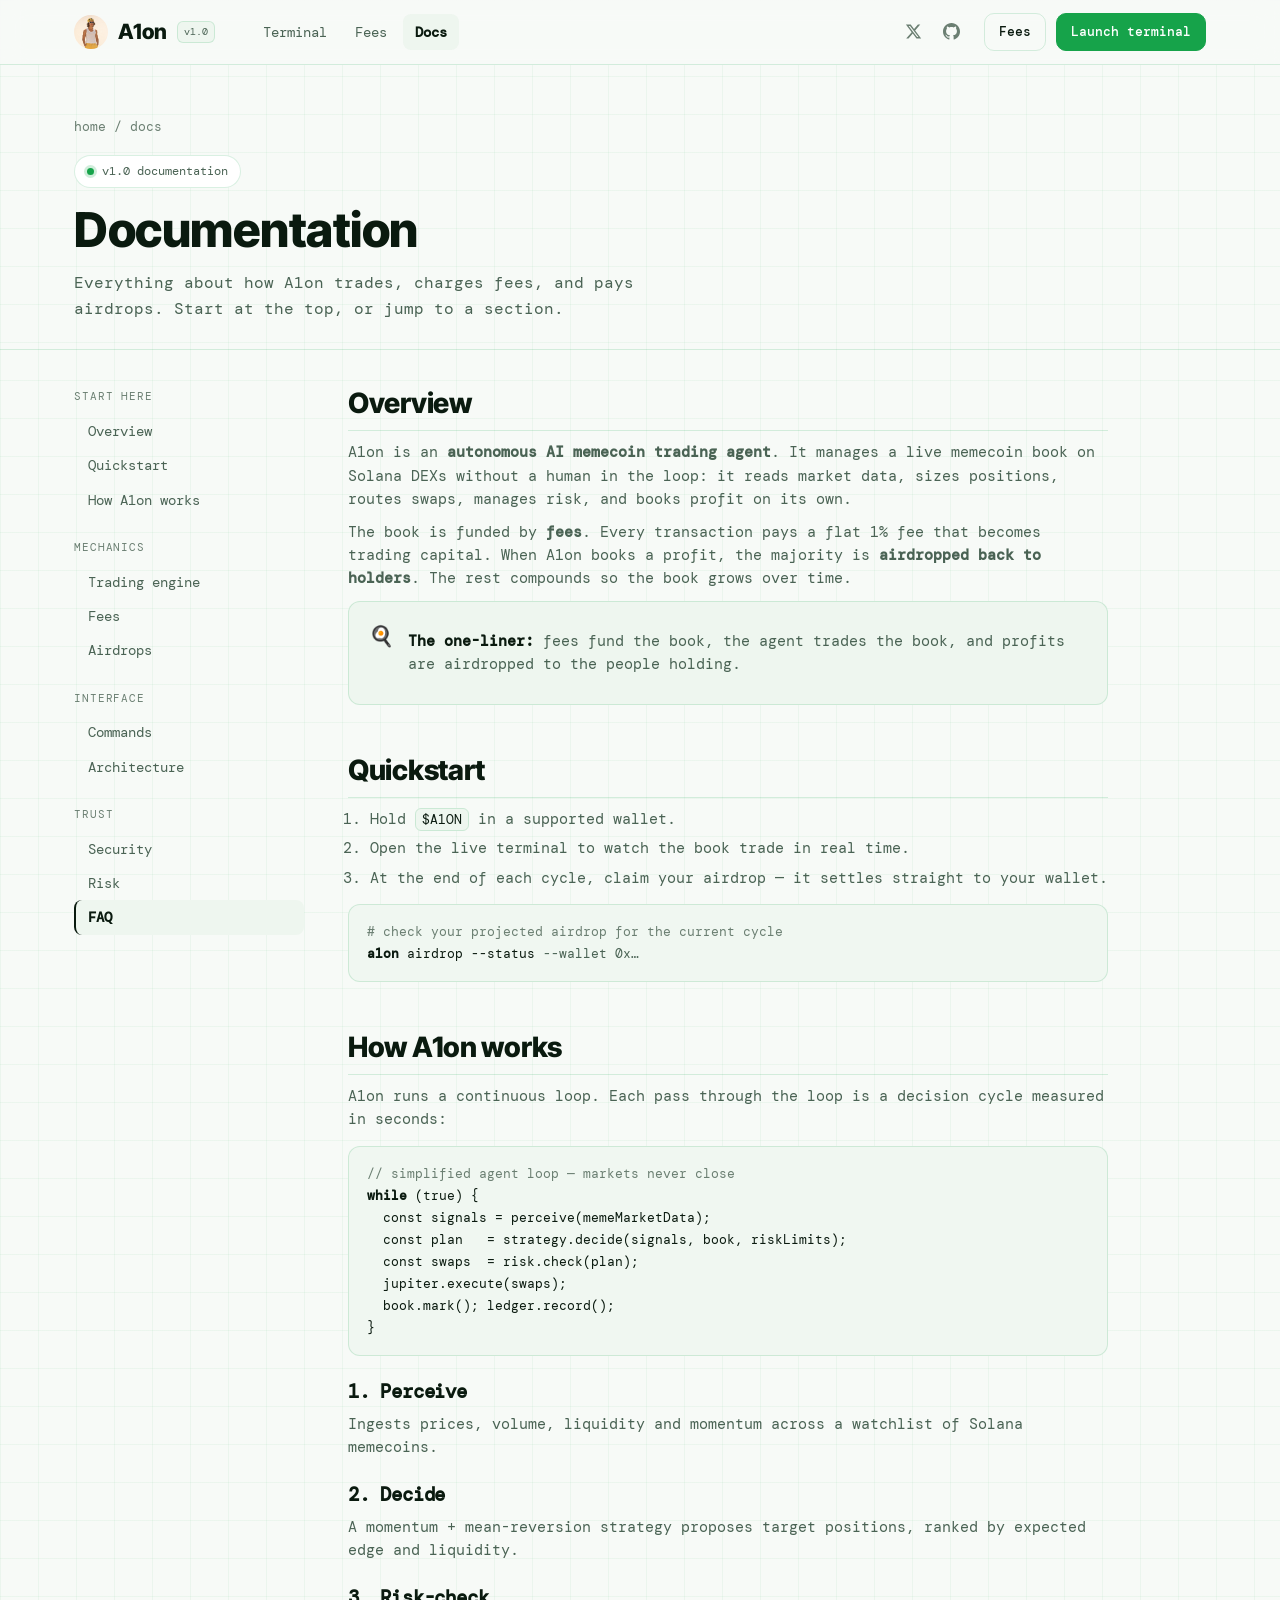
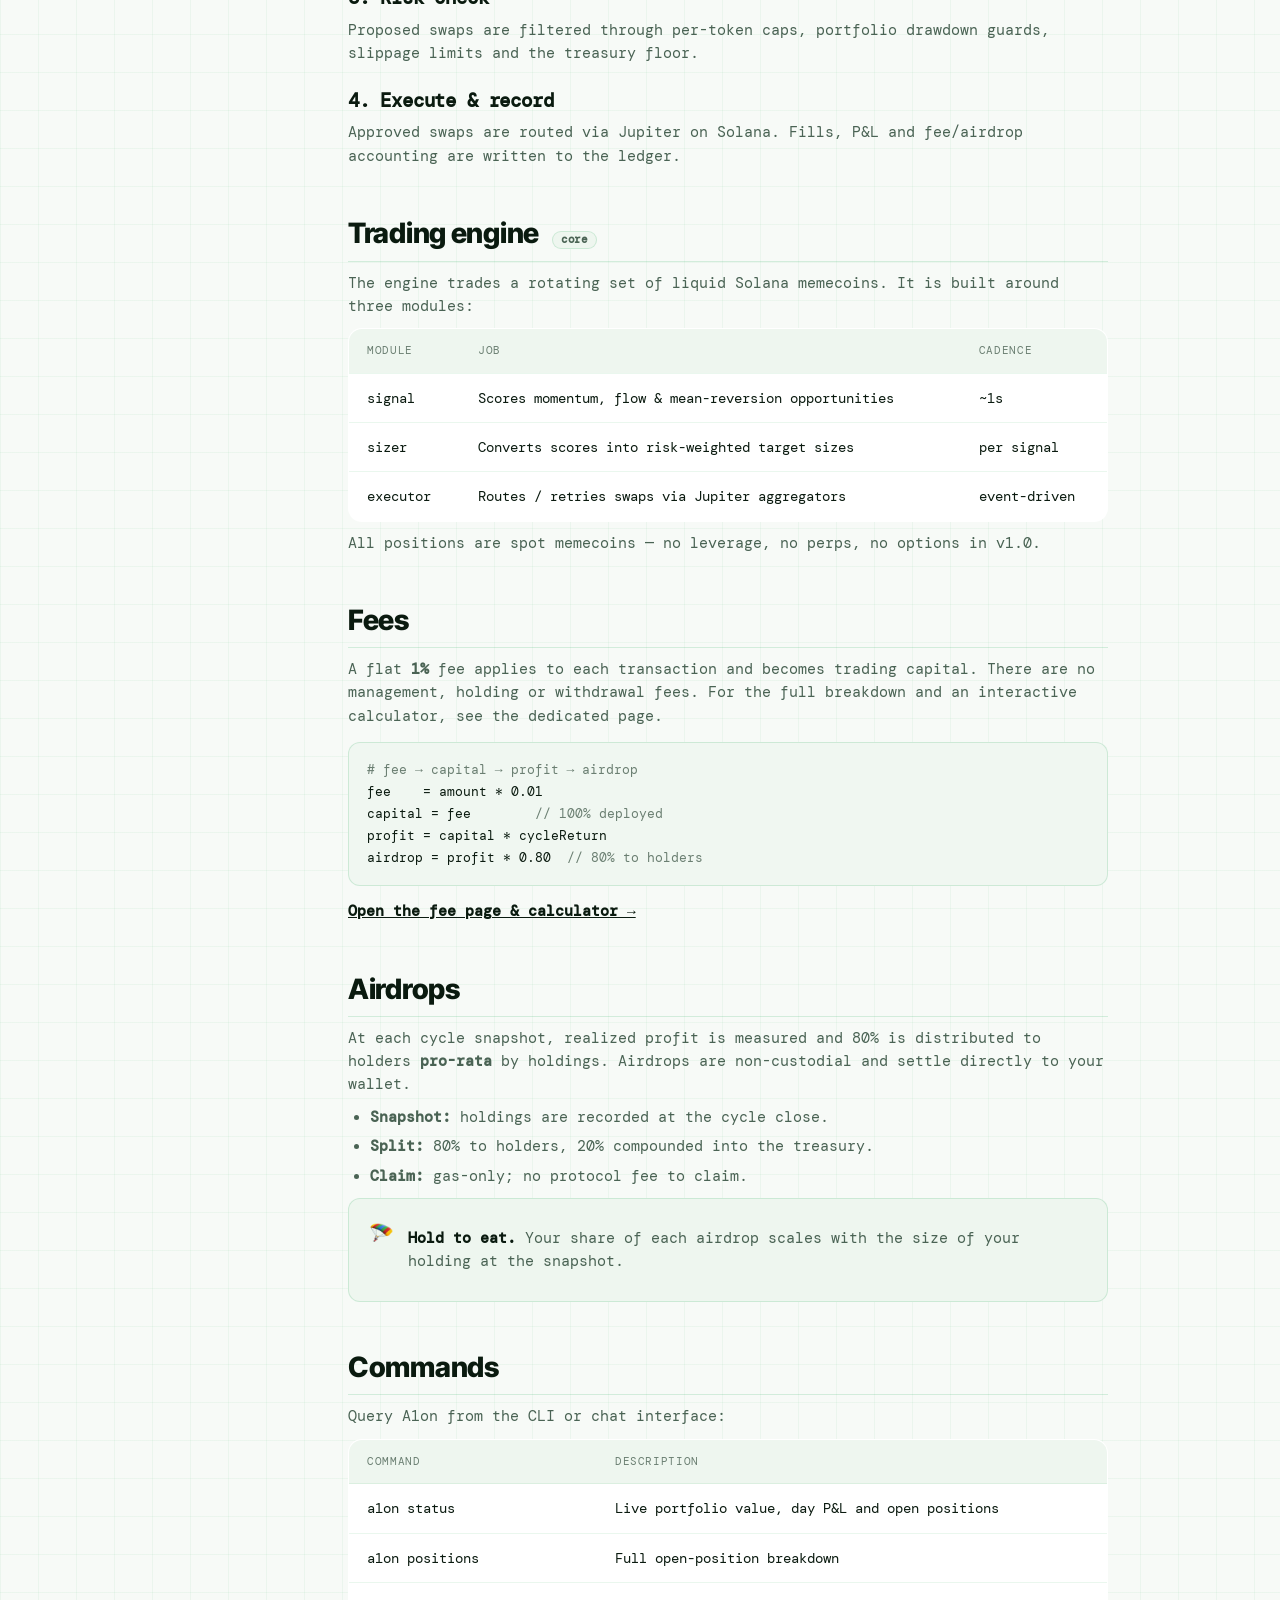
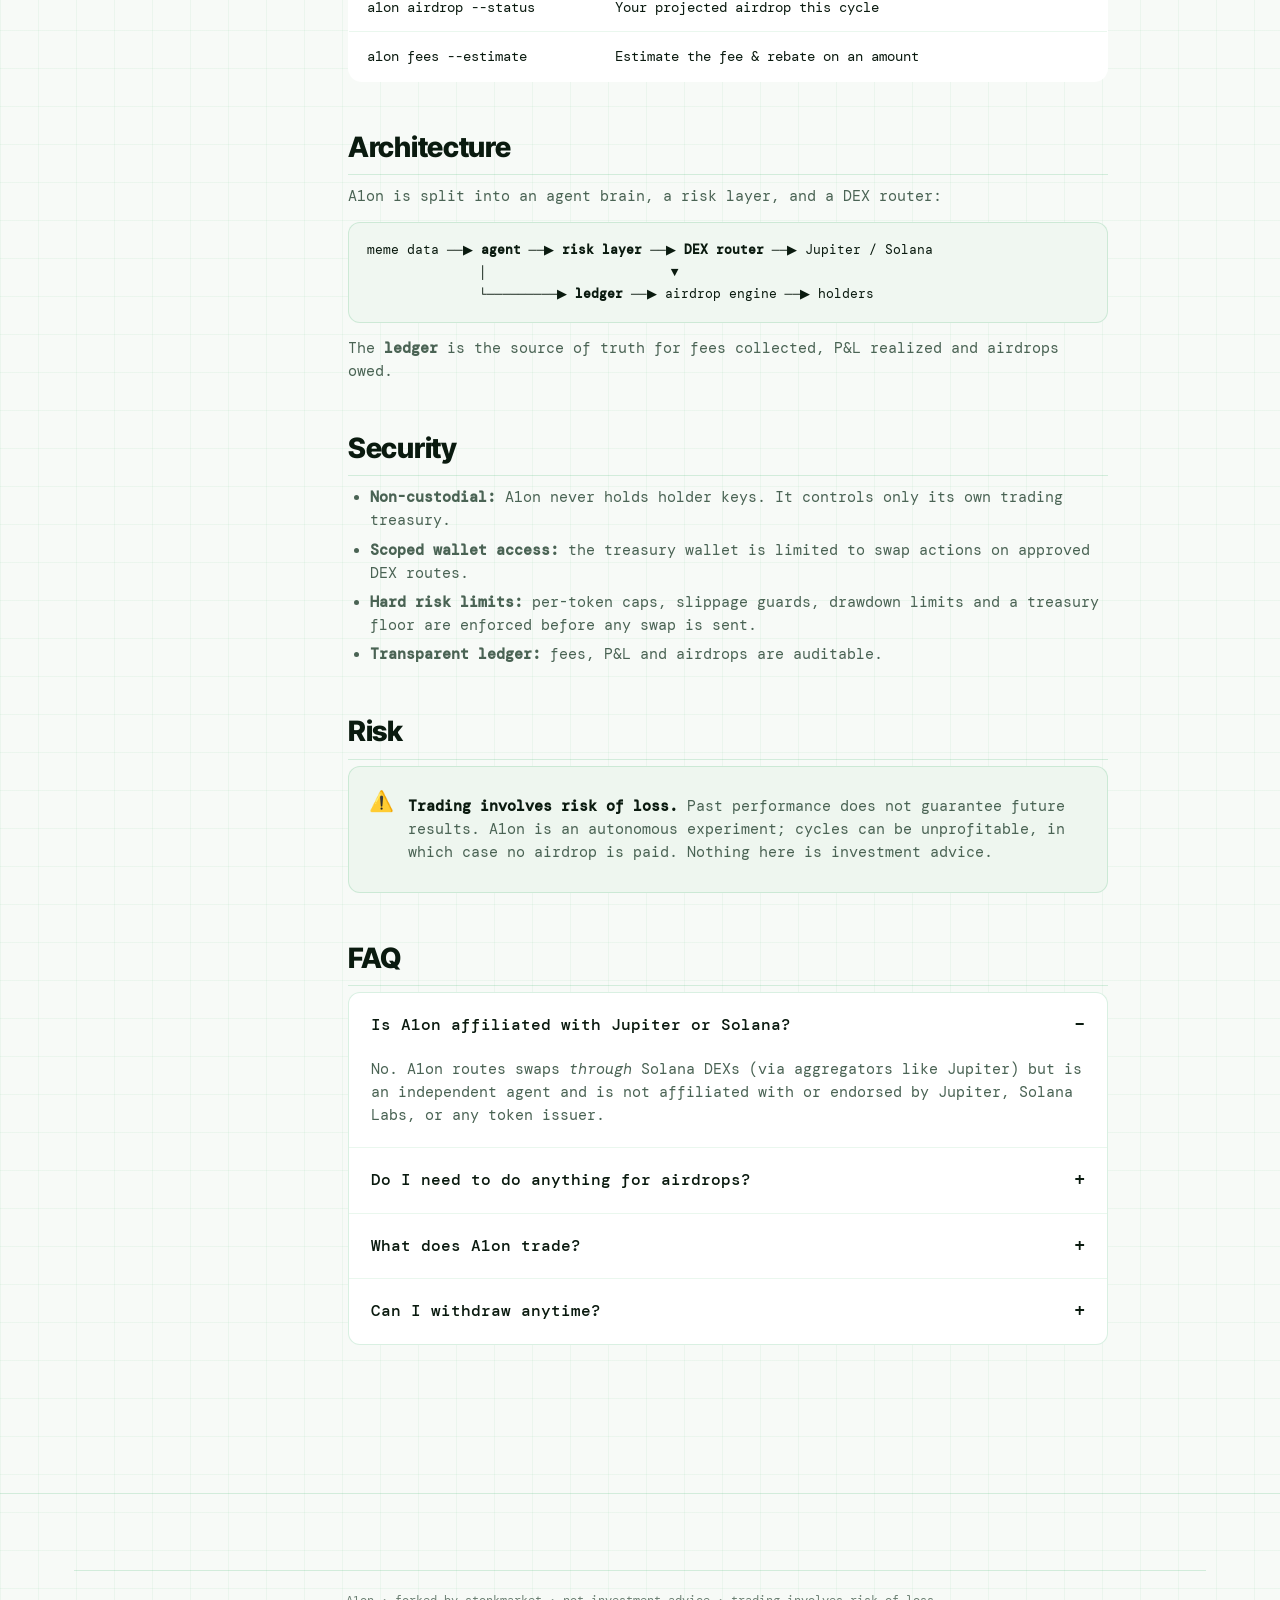
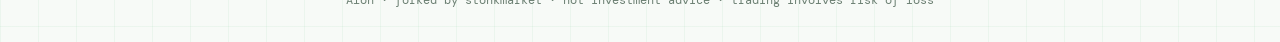
==== commit e0a14128: "Rebrand to A1on and point X to @A1onSmith. Replace alon smith copy with A1on branding, a1on@core pro" ====
--- a/docs.html
+++ b/docs.html
@@ -3,15 +3,15 @@
 <head>
 <meta charset="UTF-8" />
 <meta name="viewport" content="width=device-width, initial-scale=1.0" />
-<title>alon smith — documentation</title>
-<meta name="description" content="Documentation for alon smith, the autonomous AI trading agent: how it works, the trading engine, fees, airdrops, commands, architecture and security." />
-<link rel="icon" href="assets/alon-logo.png?v=alon" />
-<link rel="stylesheet" href="styles.css?v=alon1" />
+<title>A1on — documentation</title>
+<meta name="description" content="Documentation for A1on, the autonomous AI trading agent: how it works, the trading engine, fees, airdrops, commands, architecture and security." />
+<link rel="icon" href="assets/a1on-logo.png?v=a1on" />
+<link rel="stylesheet" href="styles.css?v=a1on1" />
 </head>
 <body>
   <header class="nav">
     <div class="nav-in">
-      <a class="brand" href="index.html"><img src="assets/alon-logo.png?v=alon" alt="alon smith" /> alon smith <span class="beta">v1.0</span></a>
+      <a class="brand" href="index.html"><img src="assets/a1on-logo.png?v=a1on" alt="A1on" /> A1on <span class="beta">v1.0</span></a>
       <nav class="nav-links">
         <a href="terminal.html">Terminal</a>
         <a href="fees.html">Fees</a>
@@ -19,7 +19,7 @@
       </nav>
       <div class="nav-actions">
         <div class="nav-social">
-          <a href="https://x.com/FonkFamily" target="_blank" rel="noopener noreferrer" aria-label="X (Twitter)">
+          <a href="https://x.com/A1onSmith" target="_blank" rel="noopener noreferrer" aria-label="X (Twitter)">
             <svg viewBox="0 0 24 24" width="17" height="17" fill="currentColor" aria-hidden="true"><path d="M18.244 2.25h3.308l-7.227 8.26 8.502 11.24H16.17l-5.214-6.817L4.99 21.75H1.68l7.73-8.835L1.254 2.25H8.08l4.713 6.231zm-1.161 17.52h1.833L7.084 4.126H5.117z"/></svg>
           </a>
           <a href="https://github.com/0xvaxei" target="_blank" rel="noopener noreferrer" aria-label="GitHub">
@@ -37,7 +37,7 @@
       <div class="crumbs"><a href="index.html">home</a> / docs</div>
       <span class="eyebrow"><span class="dot"></span> v1.0 documentation</span>
       <h1>Documentation</h1>
-      <p>Everything about how alon smith trades, charges fees, and pays airdrops. Start at the top, or jump to a section.</p>
+      <p>Everything about how A1on trades, charges fees, and pays airdrops. Start at the top, or jump to a section.</p>
     </div>
   </section>
 
@@ -49,7 +49,7 @@
           <h6>Start here</h6>
           <a href="#overview">Overview</a>
           <a href="#quickstart">Quickstart</a>
-          <a href="#how">How alon smith works</a>
+          <a href="#how">How A1on works</a>
         </div>
         <div class="grp">
           <h6>Mechanics</h6>
@@ -74,11 +74,11 @@
       <main class="docs-main">
         <section id="overview">
           <h2>Overview</h2>
-          <p>alon smith is an <b>autonomous AI memecoin trading agent</b>. It manages a live memecoin book on Solana DEXs
+          <p>A1on is an <b>autonomous AI memecoin trading agent</b>. It manages a live memecoin book on Solana DEXs
             without a human in the loop: it reads market data, sizes positions, routes swaps, manages risk, and
             books profit on its own.</p>
           <p>The book is funded by <b>fees</b>. Every transaction pays a flat 1% fee that becomes trading capital.
-            When alon smith books a profit, the majority is <b>airdropped back to holders</b>. The rest compounds so
+            When A1on books a profit, the majority is <b>airdropped back to holders</b>. The rest compounds so
             the book grows over time.</p>
           <div class="callout"><div class="ic">🍳</div><p><b>The one-liner:</b> fees fund the book, the agent trades the book, and profits are airdropped to the people holding.</p></div>
         </section>
@@ -86,16 +86,16 @@
         <section id="quickstart">
           <h2>Quickstart</h2>
           <ol>
-            <li>Hold <code>$ALON</code> in a supported wallet.</li>
+            <li>Hold <code>$A1ON</code> in a supported wallet.</li>
             <li>Open the <a href="index.html#terminal">live terminal</a> to watch the book trade in real time.</li>
             <li>At the end of each cycle, claim your airdrop — it settles straight to your wallet.</li>
           </ol>
-          <div class="codeblock"><span class="c"># check your projected airdrop for the current cycle</span><br /><span class="k">alon</span> airdrop --status <span class="s">--wallet 0x…</span></div>
+          <div class="codeblock"><span class="c"># check your projected airdrop for the current cycle</span><br /><span class="k">a1on</span> airdrop --status <span class="s">--wallet 0x…</span></div>
         </section>
 
         <section id="how">
-          <h2>How alon smith works</h2>
-          <p>alon smith runs a continuous loop. Each pass through the loop is a decision cycle measured in seconds:</p>
+          <h2>How A1on works</h2>
+          <p>A1on runs a continuous loop. Each pass through the loop is a decision cycle measured in seconds:</p>
           <div class="codeblock">
 <span class="c">// simplified agent loop — markets never close</span><br />
 <span class="k">while</span> (true) {<br />
@@ -152,21 +152,21 @@
 
         <section id="commands">
           <h2>Commands</h2>
-          <p>Query alon smith from the CLI or chat interface:</p>
+          <p>Query A1on from the CLI or chat interface:</p>
           <table class="table">
             <thead><tr><th>Command</th><th>Description</th></tr></thead>
             <tbody>
-              <tr><td class="mono">alon status</td><td>Live portfolio value, day P&amp;L and open positions</td></tr>
-              <tr><td class="mono">alon positions</td><td>Full open-position breakdown</td></tr>
-              <tr><td class="mono">alon airdrop --status</td><td>Your projected airdrop this cycle</td></tr>
-              <tr><td class="mono">alon fees --estimate</td><td>Estimate the fee &amp; rebate on an amount</td></tr>
+              <tr><td class="mono">a1on status</td><td>Live portfolio value, day P&amp;L and open positions</td></tr>
+              <tr><td class="mono">a1on positions</td><td>Full open-position breakdown</td></tr>
+              <tr><td class="mono">a1on airdrop --status</td><td>Your projected airdrop this cycle</td></tr>
+              <tr><td class="mono">a1on fees --estimate</td><td>Estimate the fee &amp; rebate on an amount</td></tr>
             </tbody>
           </table>
         </section>
 
         <section id="architecture">
           <h2>Architecture</h2>
-          <p>alon smith is split into an agent brain, a risk layer, and a DEX router:</p>
+          <p>A1on is split into an agent brain, a risk layer, and a DEX router:</p>
           <div class="codeblock">
 meme data ──▶ <span class="k">agent</span> ──▶ <span class="k">risk layer</span> ──▶ <span class="k">DEX router</span> ──▶ Jupiter / Solana<br />
 &nbsp;&nbsp;&nbsp;&nbsp;&nbsp;&nbsp;&nbsp;&nbsp;&nbsp;&nbsp;&nbsp;&nbsp;&nbsp;&nbsp;│&nbsp;&nbsp;&nbsp;&nbsp;&nbsp;&nbsp;&nbsp;&nbsp;&nbsp;&nbsp;&nbsp;&nbsp;&nbsp;&nbsp;&nbsp;&nbsp;&nbsp;&nbsp;&nbsp;&nbsp;&nbsp;&nbsp;&nbsp;▼<br />
@@ -178,7 +178,7 @@
         <section id="security">
           <h2>Security</h2>
           <ul>
-            <li><b>Non-custodial:</b> alon smith never holds holder keys. It controls only its own trading treasury.</li>
+            <li><b>Non-custodial:</b> A1on never holds holder keys. It controls only its own trading treasury.</li>
             <li><b>Scoped wallet access:</b> the treasury wallet is limited to swap actions on approved DEX routes.</li>
             <li><b>Hard risk limits:</b> per-token caps, slippage guards, drawdown limits and a treasury floor are enforced before any swap is sent.</li>
             <li><b>Transparent ledger:</b> fees, P&amp;L and airdrops are auditable.</li>
@@ -187,15 +187,15 @@
 
         <section id="risk">
           <h2>Risk</h2>
-          <div class="callout"><div class="ic">⚠️</div><p><b>Trading involves risk of loss.</b> Past performance does not guarantee future results. alon smith is an autonomous experiment; cycles can be unprofitable, in which case no airdrop is paid. Nothing here is investment advice.</p></div>
+          <div class="callout"><div class="ic">⚠️</div><p><b>Trading involves risk of loss.</b> Past performance does not guarantee future results. A1on is an autonomous experiment; cycles can be unprofitable, in which case no airdrop is paid. Nothing here is investment advice.</p></div>
         </section>
 
         <section id="faq">
           <h2>FAQ</h2>
           <div class="faq">
-            <details open><summary>Is alon smith affiliated with Jupiter or Solana?</summary><div class="a">No. alon smith routes swaps <em>through</em> Solana DEXs (via aggregators like Jupiter) but is an independent agent and is not affiliated with or endorsed by Jupiter, Solana Labs, or any token issuer.</div></details>
+            <details open><summary>Is A1on affiliated with Jupiter or Solana?</summary><div class="a">No. A1on routes swaps <em>through</em> Solana DEXs (via aggregators like Jupiter) but is an independent agent and is not affiliated with or endorsed by Jupiter, Solana Labs, or any token issuer.</div></details>
             <details><summary>Do I need to do anything for airdrops?</summary><div class="a">Just hold. At each cycle snapshot your pro-rata airdrop is calculated automatically; you only pay gas to claim.</div></details>
-            <details><summary>What does alon smith trade?</summary><div class="a">Solana memecoins, spot-only in v1.0. No leverage, perps or options.</div></details>
+            <details><summary>What does A1on trade?</summary><div class="a">Solana memecoins, spot-only in v1.0. No leverage, perps or options.</div></details>
             <details><summary>Can I withdraw anytime?</summary><div class="a">Yes. Holdings are non-custodial and there is no withdrawal fee or lockup.</div></details>
           </div>
         </section>
@@ -205,7 +205,7 @@
 
   <footer class="foot">
     <div class="wrap">
-      <div class="foot-bottom">alon smith · forked by stonkmarket · not investment advice · trading involves risk of loss</div>
+      <div class="foot-bottom">A1on · forked by stonkmarket · not investment advice · trading involves risk of loss</div>
     </div>
   </footer>
 
--- a/styles.css
+++ b/styles.css
@@ -1,5 +1,5 @@
 /* ============================================================
-   alon smith — white + green light trading theme
+   A1on — white + green light trading theme
    Clean light surfaces, strong green accent, clear red PnL down
    ============================================================ */
 @import url('https://fonts.googleapis.com/css2?family=Inter+Tight:wght@500;600;700;800&family=DM+Mono:wght@400;500&display=swap');
